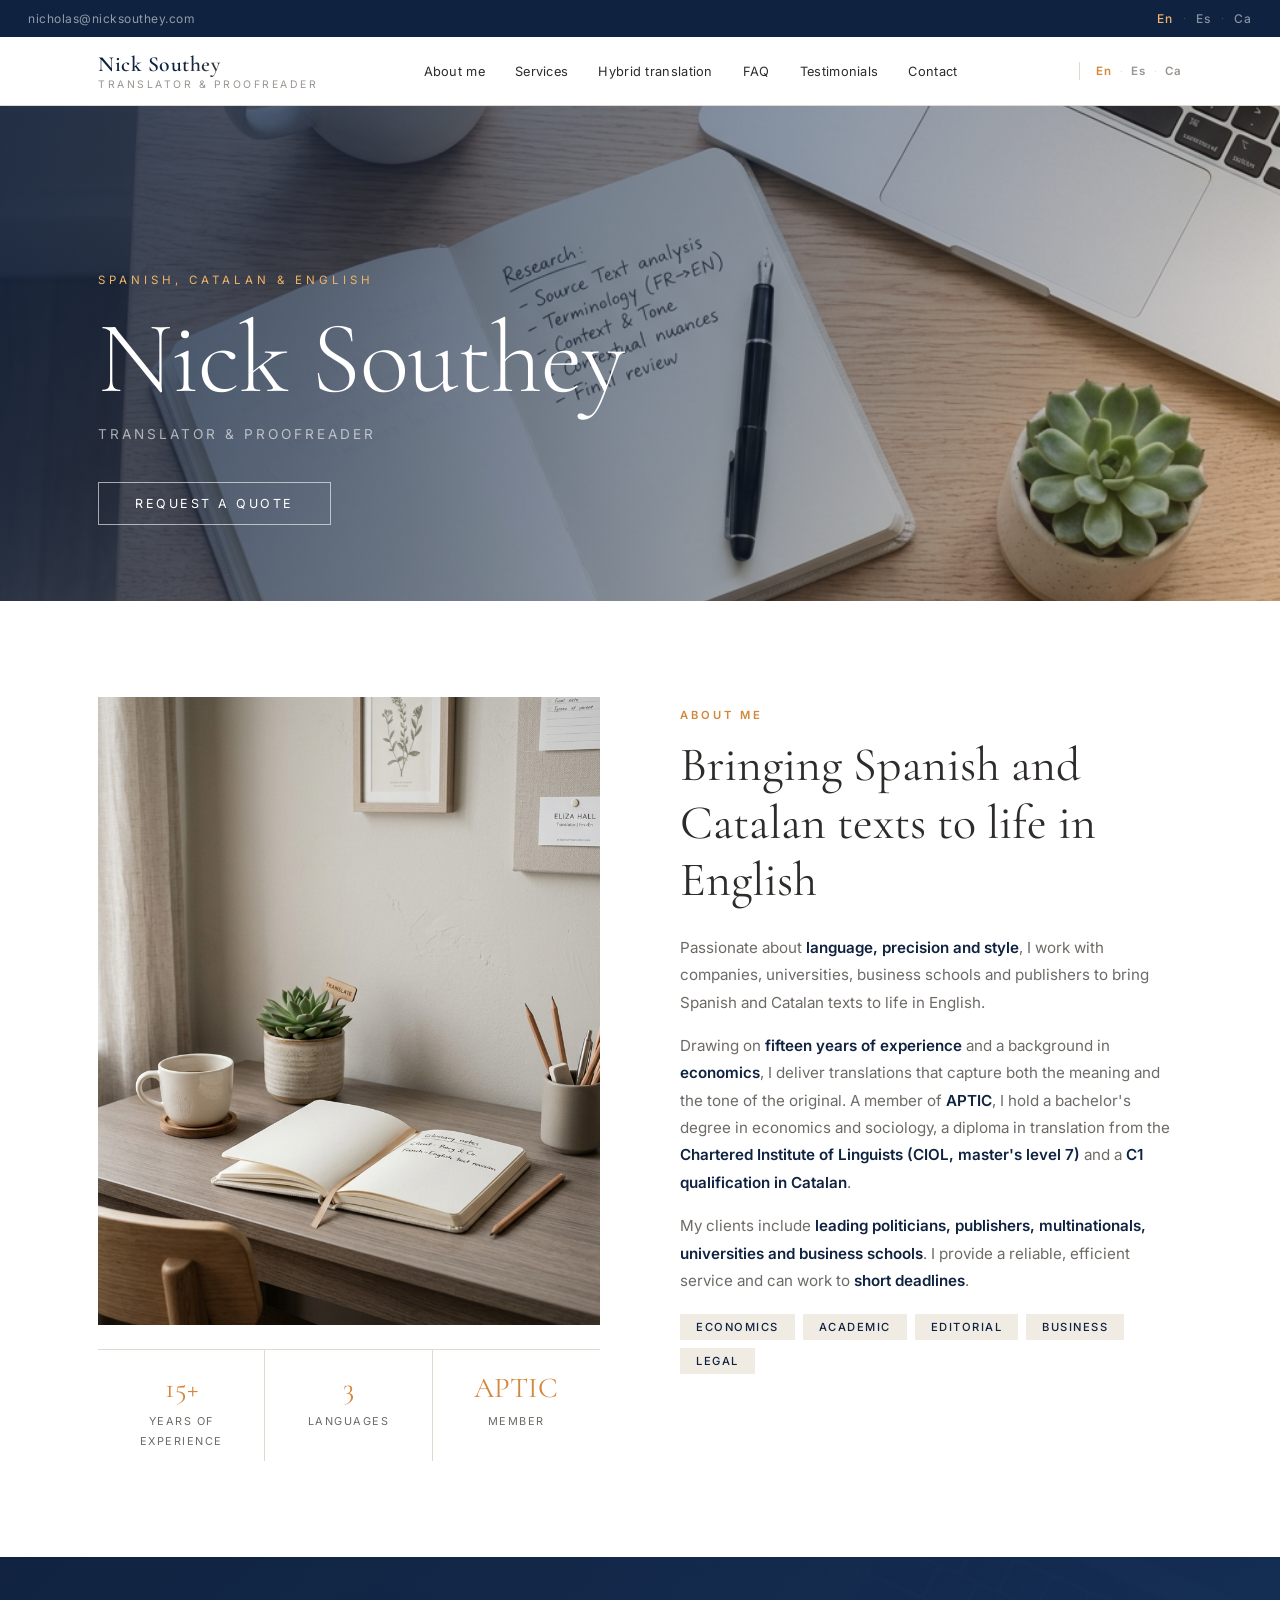
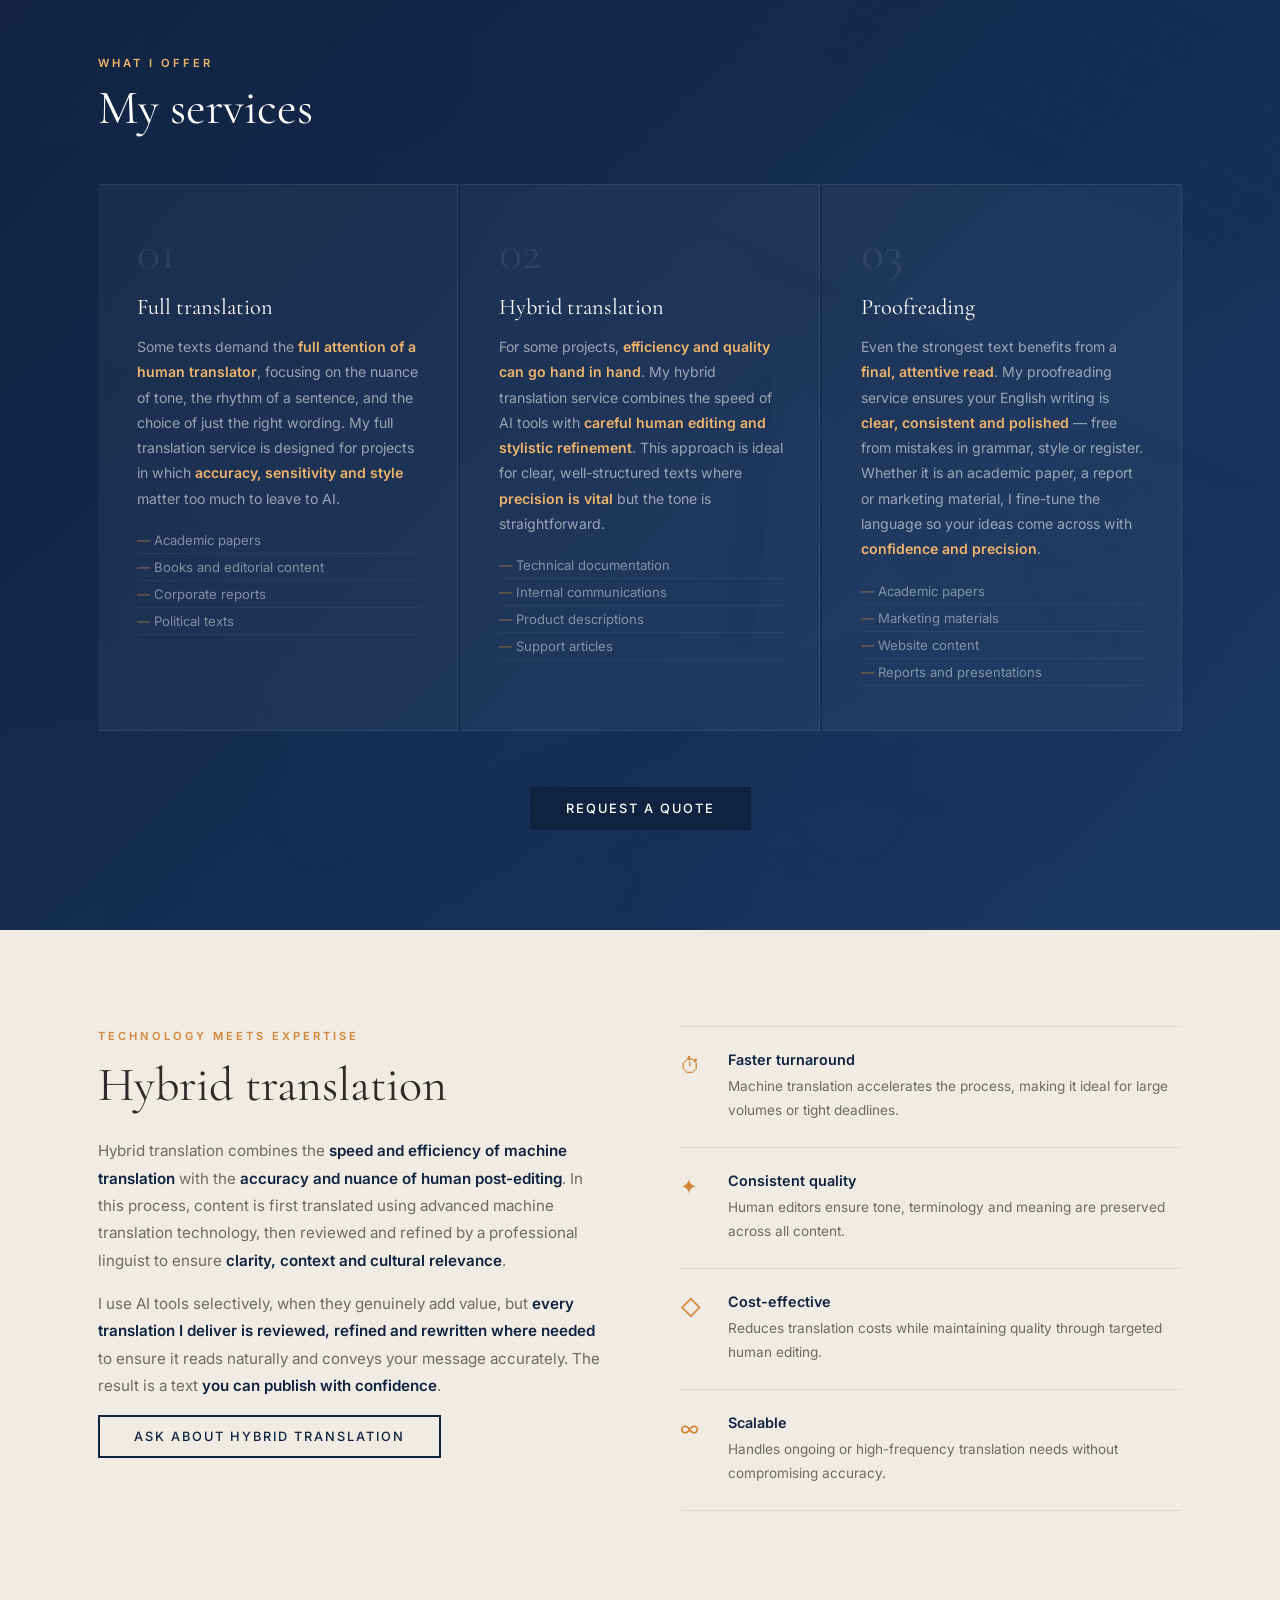
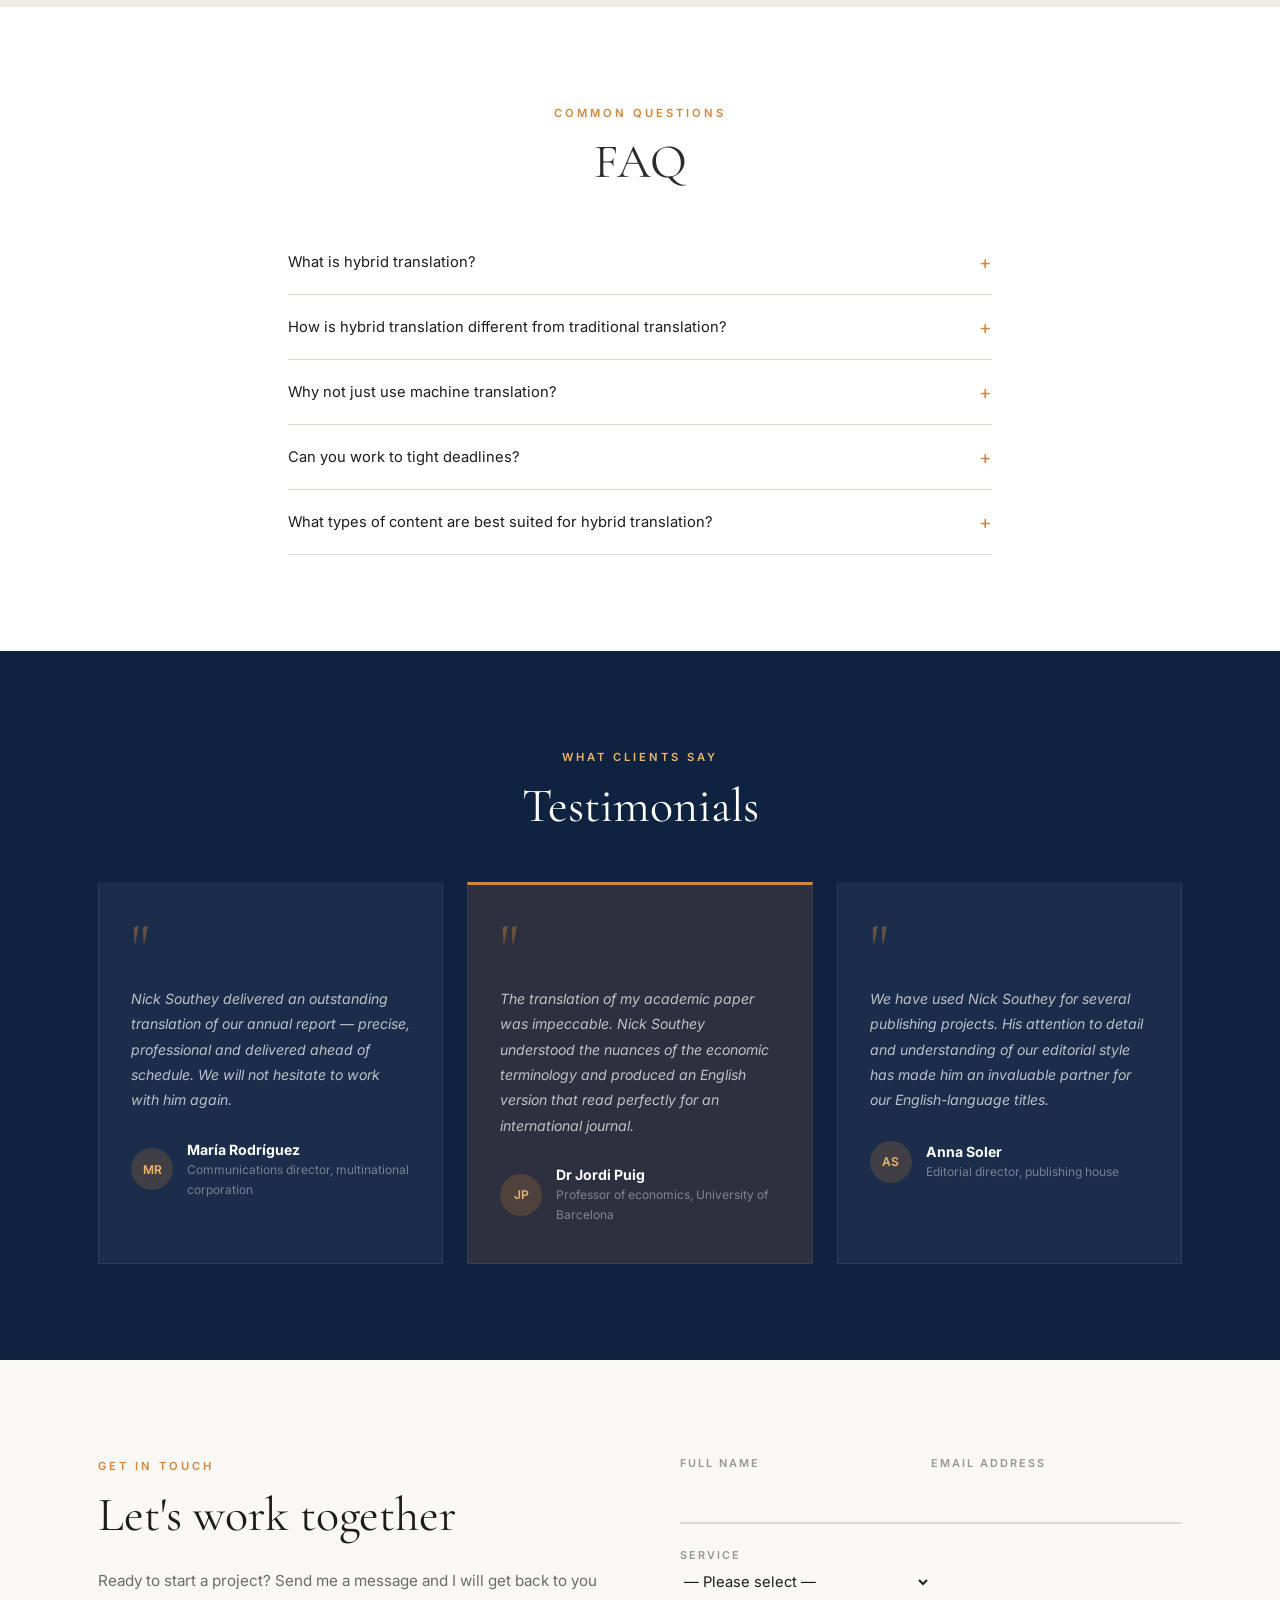
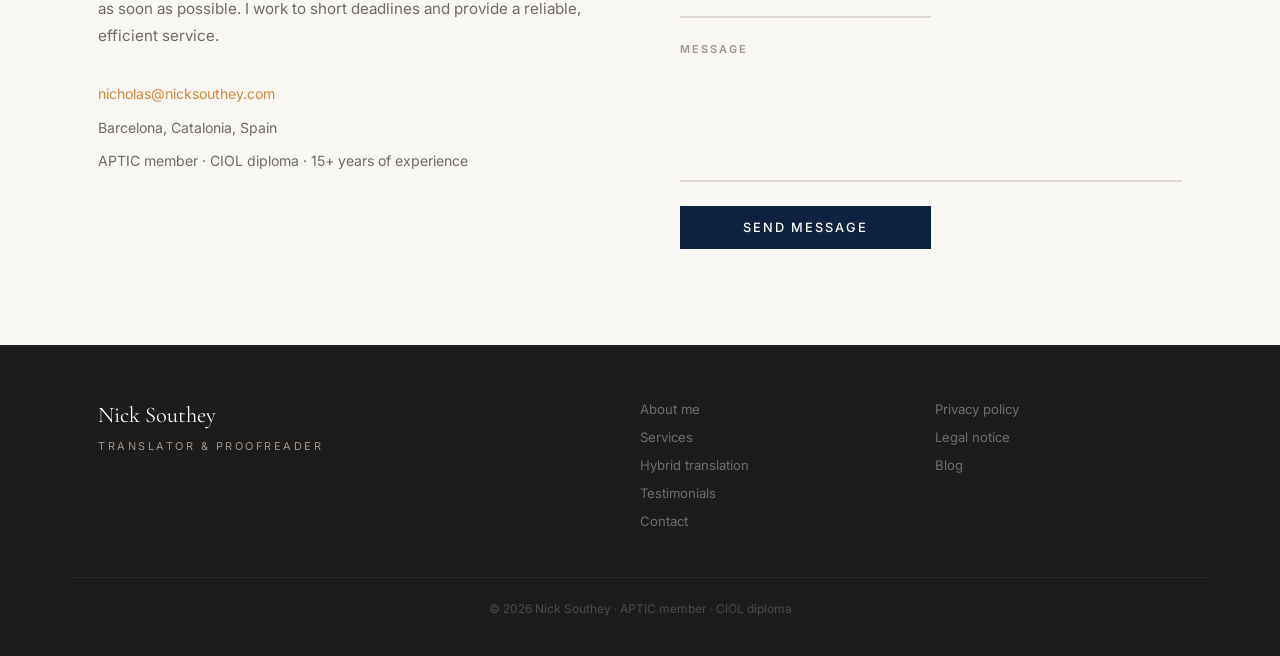
==== index.html @ dd04599d "Add Nick Southey website" ====
<!DOCTYPE html>
<html lang="en">
<head>
<meta charset="UTF-8">
<meta name="viewport" content="width=device-width, initial-scale=1.0">
<title>Nick Southey — Translator & proofreader</title>
<meta name="description" content="Freelance translator and proofreader of Spanish and Catalan into English. 15 years of experience in academic, business and editorial translation.">
<link rel="canonical" href="https://nicksouthey.com/">
<link rel="preconnect" href="https://fonts.googleapis.com">
<link href="https://fonts.googleapis.com/css2?family=Cormorant+Garamond:ital,wght@0,300;0,400;0,600;1,300;1,400&family=Inter:wght@300;400;500;600&display=swap" rel="stylesheet">
<link rel="stylesheet" href="style.css">
</head>
<body>

<!-- TOP BAR -->
<div class="topbar">
  <span class="topbar-email"><a href="mailto:nicholas@nicksouthey.com">nicholas@nicksouthey.com</a></span>
  <div class="lang-switcher">
    <button onclick="setLang('en')" id="btn-en" class="lang-btn active">En</button>
    <span class="lang-sep">·</span>
    <button onclick="setLang('es')" id="btn-es" class="lang-btn">Es</button>
    <span class="lang-sep">·</span>
    <button onclick="setLang('ca')" id="btn-ca" class="lang-btn">Ca</button>
  </div>
</div>

<!-- HEADER -->
<header id="header">
  <nav class="navbar">
    <div class="container nav-inner">
      <a href="#" class="logo">
        <span class="logo-name">Nick Southey</span>
        <span class="logo-tag" data-i18n="logo_tag">Translator & proofreader</span>
      </a>
      <ul class="nav-menu" id="navMenu">
        <li><a href="#about" data-i18n="nav_about">About me</a></li>
        <li><a href="#services" data-i18n="nav_services">Services</a></li>
        <li><a href="#hybrid" data-i18n="nav_hybrid">Hybrid translation</a></li>
        <li><a href="#faq" data-i18n="nav_faq">FAQ</a></li>
        <li><a href="#testimonials" data-i18n="nav_testi">Testimonials</a></li>
        <li><a href="#contact" data-i18n="nav_contact">Contact</a></li>
      </ul>
      <div class="nav-lang">
        <button onclick="setLang('en')" id="nav-btn-en" class="lang-btn active">En</button>
        <span class="lang-sep">·</span>
        <button onclick="setLang('es')" id="nav-btn-es" class="lang-btn">Es</button>
        <span class="lang-sep">·</span>
        <button onclick="setLang('ca')" id="nav-btn-ca" class="lang-btn">Ca</button>
      </div>
      <button class="hamburger" id="hamburger" aria-label="Menu">&#9776;</button>
    </div>
  </nav>
</header>

<!-- HERO -->
<section class="hero" id="home">
  <div class="hero-img-wrap">
    <img src="hero.png" alt="Translator workspace" class="hero-bg-img">
    <div class="hero-img-overlay"></div>
  </div>
  <div class="hero-text-block">
    <p class="hero-overline" data-i18n="hero_overline">Spanish, Catalan & English</p>
    <h1 class="hero-name">Nick Southey</h1>
    <p class="hero-role" data-i18n="hero_role">Translator & proofreader</p>
    <a href="#contact" class="hero-cta" data-i18n="hero_cta">Request a quote</a>
  </div>
</section>

<!-- ABOUT -->
<section class="about section" id="about">
  <div class="container about-grid">
    <div class="about-img-col">
      <img src="about.png" alt="Professional workspace" class="about-img">
      <div class="about-credentials">
        <div class="cred-item"><span class="cred-num">15+</span><span class="cred-label" data-i18n="cred1">Years of experience</span></div>
        <div class="cred-item"><span class="cred-num">3</span><span class="cred-label" data-i18n="cred2">Languages</span></div>
        <div class="cred-item"><span class="cred-num">APTIC</span><span class="cred-label" data-i18n="cred3">Member</span></div>
      </div>
    </div>
    <div class="about-text-col">
      <p class="section-label" data-i18n="about_label">About me</p>
      <h2 data-i18n="about_h2">Bringing Spanish and Catalan texts to life in English</h2>
      <p data-i18n="about_p1">Passionate about <strong>language, precision and style</strong>, I work with companies, universities, business schools and publishers to bring Spanish and Catalan texts to life in English.</p>
      <p data-i18n="about_p2">Drawing on <strong>fifteen years of experience</strong> and a background in <strong>economics</strong>, I deliver translations that capture both the meaning and the tone of the original. A member of <strong>APTIC</strong>, I hold a bachelor's degree in economics and sociology, a diploma in translation from the <strong>Chartered Institute of Linguists (CIOL, master's level 7)</strong> and a <strong>C1 qualification in Catalan</strong>.</p>
      <p data-i18n="about_p3">My clients include <strong>leading politicians, publishers, multinationals, universities and business schools</strong>. I provide a reliable, efficient service and can work to <strong>short deadlines</strong>.</p>
      <div class="about-tags">
        <span class="tag" data-i18n="tag1">Economics</span>
        <span class="tag" data-i18n="tag2">Academic</span>
        <span class="tag" data-i18n="tag3">Editorial</span>
        <span class="tag" data-i18n="tag4">Business</span>
        <span class="tag" data-i18n="tag5">Legal</span>
      </div>
    </div>
  </div>
</section>

<!-- SERVICES -->
<section class="services section" id="services">
  <div class="services-bg-wrap">
    <img src="hero.png" alt="" class="services-bg-img" aria-hidden="true">
    <div class="services-bg-overlay"></div>
  </div>
  <div class="container services-inner">
    <p class="section-label light" data-i18n="serv_label">What I offer</p>
    <h2 class="light-h2" data-i18n="serv_h2">My services</h2>
    <div class="services-grid">
      <div class="service-card">
        <div class="service-number">01</div>
        <h3 data-i18n="s1_title">Full translation</h3>
        <p data-i18n="s1_desc">Some texts demand the <strong>full attention of a human translator</strong>, focusing on the nuance of tone, the rhythm of a sentence, and the choice of just the right wording. My full translation service is designed for projects in which <strong>accuracy, sensitivity and style</strong> matter too much to leave to AI.</p>
        <ul>
          <li data-i18n="s1_l1">Academic papers</li>
          <li data-i18n="s1_l2">Books and editorial content</li>
          <li data-i18n="s1_l3">Corporate reports</li>
          <li data-i18n="s1_l4">Political texts</li>
        </ul>
      </div>
      <div class="service-card">
        <div class="service-number">02</div>
        <h3 data-i18n="s2_title">Hybrid translation</h3>
        <p data-i18n="s2_desc">For some projects, <strong>efficiency and quality can go hand in hand</strong>. My hybrid translation service combines the speed of AI tools with <strong>careful human editing and stylistic refinement</strong>. This approach is ideal for clear, well-structured texts where <strong>precision is vital</strong> but the tone is straightforward.</p>
        <ul>
          <li data-i18n="s2_l1">Technical documentation</li>
          <li data-i18n="s2_l2">Internal communications</li>
          <li data-i18n="s2_l3">Product descriptions</li>
          <li data-i18n="s2_l4">Support articles</li>
        </ul>
      </div>
      <div class="service-card">
        <div class="service-number">03</div>
        <h3 data-i18n="s3_title">Proofreading</h3>
        <p data-i18n="s3_desc">Even the strongest text benefits from a <strong>final, attentive read</strong>. My proofreading service ensures your English writing is <strong>clear, consistent and polished</strong> — free from mistakes in grammar, style or register. Whether it is an academic paper, a report or marketing material, I fine-tune the language so your ideas come across with <strong>confidence and precision</strong>.</p>
        <ul>
          <li data-i18n="s3_l1">Academic papers</li>
          <li data-i18n="s3_l2">Marketing materials</li>
          <li data-i18n="s3_l3">Website content</li>
          <li data-i18n="s3_l4">Reports and presentations</li>
        </ul>
      </div>
    </div>
    <div class="services-cta">
      <a href="#contact" class="btn-warm" data-i18n="serv_cta">Request a quote</a>
    </div>
  </div>
</section>

<!-- HYBRID TRANSLATION -->
<section class="hybrid section" id="hybrid">
  <div class="container hybrid-grid">
    <div class="hybrid-text">
      <p class="section-label" data-i18n="hyb_label">Technology meets expertise</p>
      <h2 data-i18n="hyb_h2">Hybrid translation</h2>
      <p data-i18n="hyb_p1">Hybrid translation combines the <strong>speed and efficiency of machine translation</strong> with the <strong>accuracy and nuance of human post-editing</strong>. In this process, content is first translated using advanced machine translation technology, then reviewed and refined by a professional linguist to ensure <strong>clarity, context and cultural relevance</strong>.</p>
      <p data-i18n="hyb_p2">I use AI tools selectively, when they genuinely add value, but <strong>every translation I deliver is reviewed, refined and rewritten where needed</strong> to ensure it reads naturally and conveys your message accurately. The result is a text <strong>you can publish with confidence</strong>.</p>
      <a href="#contact" class="btn-outline-warm" data-i18n="hyb_cta">Ask about hybrid translation</a>
    </div>
    <div class="hybrid-benefits">
      <div class="benefit">
        <span class="benefit-icon">⏱</span>
        <div>
          <h4 data-i18n="b1_t">Faster turnaround</h4>
          <p data-i18n="b1_p">Machine translation accelerates the process, making it ideal for large volumes or tight deadlines.</p>
        </div>
      </div>
      <div class="benefit">
        <span class="benefit-icon">✦</span>
        <div>
          <h4 data-i18n="b2_t">Consistent quality</h4>
          <p data-i18n="b2_p">Human editors ensure tone, terminology and meaning are preserved across all content.</p>
        </div>
      </div>
      <div class="benefit">
        <span class="benefit-icon">◇</span>
        <div>
          <h4 data-i18n="b3_t">Cost-effective</h4>
          <p data-i18n="b3_p">Reduces translation costs while maintaining quality through targeted human editing.</p>
        </div>
      </div>
      <div class="benefit">
        <span class="benefit-icon">∞</span>
        <div>
          <h4 data-i18n="b4_t">Scalable</h4>
          <p data-i18n="b4_p">Handles ongoing or high-frequency translation needs without compromising accuracy.</p>
        </div>
      </div>
    </div>
  </div>
</section>

<!-- FAQ -->
<section class="faq-section section" id="faq">
  <div class="container faq-wrap">
    <p class="section-label center" data-i18n="faq_label">Common questions</p>
    <h2 class="center" data-i18n="faq_h2">FAQ</h2>
    <div class="faq-list">
      <div class="faq-item">
        <button class="faq-q" onclick="toggleFaq(this)">
          <span data-i18n="faq1_q">What is hybrid translation?</span><span class="faq-icon">+</span>
        </button>
        <div class="faq-a">
          <p data-i18n="faq1_a">Hybrid translation is a <strong>two-step process</strong> where machine translation generates a first draft, which is then <strong>reviewed and refined by a professional human translator</strong>. This approach combines the efficiency of automation with the precision of human language expertise.</p>
        </div>
      </div>
      <div class="faq-item">
        <button class="faq-q" onclick="toggleFaq(this)">
          <span data-i18n="faq2_q">How is hybrid translation different from traditional translation?</span><span class="faq-icon">+</span>
        </button>
        <div class="faq-a">
          <p data-i18n="faq2_a">Traditional translation is entirely human-driven, often slower and more costly. Hybrid translation speeds up the process and lowers costs by using machine translation first, followed by human post-editing to ensure quality and accuracy.</p>
        </div>
      </div>
      <div class="faq-item">
        <button class="faq-q" onclick="toggleFaq(this)">
          <span data-i18n="faq3_q">Why not just use machine translation?</span><span class="faq-icon">+</span>
        </button>
        <div class="faq-a">
          <p data-i18n="faq3_a">Machine translation still struggles with <strong>tone, nuance and context</strong> — especially in academic or editorial writing. I use AI tools selectively, when they genuinely add value, but <strong>every translation I deliver is reviewed, refined and rewritten where needed</strong>.</p>
        </div>
      </div>
      <div class="faq-item">
        <button class="faq-q" onclick="toggleFaq(this)">
          <span data-i18n="faq4_q">Can you work to tight deadlines?</span><span class="faq-icon">+</span>
        </button>
        <div class="faq-a">
          <p data-i18n="faq4_a">Yes. I provide a reliable, efficient service and can work to short deadlines. Please mention your deadline when requesting a quote so I can confirm availability.</p>
        </div>
      </div>
      <div class="faq-item">
        <button class="faq-q" onclick="toggleFaq(this)">
          <span data-i18n="faq5_q">What types of content are best suited for hybrid translation?</span><span class="faq-icon">+</span>
        </button>
        <div class="faq-a">
          <p data-i18n="faq5_a">Hybrid translation works well for technical documentation, product descriptions, user manuals, support articles, e-commerce content and internal business communications.</p>
        </div>
      </div>
    </div>
  </div>
</section>

<!-- TESTIMONIALS -->
<section class="testi-section section" id="testimonials">
  <div class="container">
    <p class="section-label center" data-i18n="testi_label">What clients say</p>
    <h2 class="center" data-i18n="testi_h2">Testimonials</h2>
    <div class="testi-grid">
      <div class="testi-card">
        <p class="testi-quote">"</p>
        <p class="testi-text" data-i18n="t1_text">Nick Southey delivered an outstanding translation of our annual report — precise, professional and delivered ahead of schedule. We will not hesitate to work with him again.</p>
        <div class="testi-author">
          <div class="testi-initials">MR</div>
          <div>
            <strong data-i18n="t1_name">María Rodríguez</strong>
            <span data-i18n="t1_role">Communications director, multinational corporation</span>
          </div>
        </div>
      </div>
      <div class="testi-card testi-featured">
        <p class="testi-quote">"</p>
        <p class="testi-text" data-i18n="t2_text">The translation of my academic paper was impeccable. Nick Southey understood the nuances of the economic terminology and produced an English version that read perfectly for an international journal.</p>
        <div class="testi-author">
          <div class="testi-initials">JP</div>
          <div>
            <strong data-i18n="t2_name">Dr Jordi Puig</strong>
            <span data-i18n="t2_role">Professor of economics, University of Barcelona</span>
          </div>
        </div>
      </div>
      <div class="testi-card">
        <p class="testi-quote">"</p>
        <p class="testi-text" data-i18n="t3_text">We have used Nick Southey for several publishing projects. His attention to detail and understanding of our editorial style has made him an invaluable partner for our English-language titles.</p>
        <div class="testi-author">
          <div class="testi-initials">AS</div>
          <div>
            <strong data-i18n="t3_name">Anna Soler</strong>
            <span data-i18n="t3_role">Editorial director, publishing house</span>
          </div>
        </div>
      </div>
    </div>
  </div>
</section>

<!-- CONTACT -->
<section class="contact-section section" id="contact">
  <div class="container contact-grid">
    <div class="contact-info">
      <p class="section-label" data-i18n="contact_label">Get in touch</p>
      <h2 data-i18n="contact_h2">Let's work together</h2>
      <p data-i18n="contact_p">Ready to start a project? Send me a message and I will get back to you as soon as possible. I work to short deadlines and provide a reliable, efficient service.</p>
      <div class="contact-details">
        <p><a href="mailto:nicholas@nicksouthey.com">nicholas@nicksouthey.com</a></p>
        <p data-i18n="contact_loc">Barcelona, Catalonia, Spain</p>
        <p data-i18n="contact_cred">APTIC member · CIOL diploma · 15+ years of experience</p>
      </div>
    </div>
    <form class="contact-form" onsubmit="submitContact(event)">
      <div class="field-group">
        <label for="cn" data-i18n="form_name">Full name</label>
        <input type="text" id="cn" required>
      </div>
      <div class="field-group">
        <label for="ce" data-i18n="form_email">Email address</label>
        <input type="email" id="ce" required>
      </div>
      <div class="field-group">
        <label for="cs" data-i18n="form_service">Service</label>
        <select id="cs">
          <option value="" data-i18n="form_opt">— Please select —</option>
          <option value="full" data-i18n="s1_title">Full translation</option>
          <option value="hybrid" data-i18n="s2_title">Hybrid translation</option>
          <option value="proof" data-i18n="s3_title">Proofreading</option>
        </select>
      </div>
      <div class="field-group full">
        <label for="cm" data-i18n="form_msg">Message</label>
        <textarea id="cm" rows="5"></textarea>
      </div>
      <button type="submit" class="btn-warm" data-i18n="form_btn">Send message</button>
    </form>
  </div>
</section>

<!-- FOOTER -->
<footer class="footer">
  <div class="container footer-inner">
    <div class="footer-brand">
      <span class="footer-name">Nick Southey</span>
      <span class="footer-tagline" data-i18n="logo_tag">Translator & proofreader</span>
    </div>
    <div class="footer-nav">
      <a href="#about" data-i18n="nav_about">About me</a>
      <a href="#services" data-i18n="nav_services">Services</a>
      <a href="#hybrid" data-i18n="nav_hybrid">Hybrid translation</a>
      <a href="#testimonials" data-i18n="nav_testi">Testimonials</a>
      <a href="#contact" data-i18n="nav_contact">Contact</a>
    </div>
    <div class="footer-legal">
      <a href="#" data-i18n="foot_privacy">Privacy policy</a>
      <a href="#" data-i18n="foot_legal">Legal notice</a>
      <a href="blog.html" data-i18n="foot_blog">Blog</a>
    </div>
  </div>
  <div class="footer-copy">
    <div class="container">
      <p>© 2026 Nick Southey · <span data-i18n="foot_member">APTIC member · CIOL diploma</span></p>
    </div>
  </div>
</footer>

<script src="i18n.js"></script>
<script src="main.js"></script>
</body>
</html>
---- style.css ----
/* =====================
   RESET & BASE
   ===================== */
*, *::before, *::after { margin: 0; padding: 0; box-sizing: border-box; }

:root {
  --navy:      #0f2240;   /* prussian blue — profunditat */
  --navy-mid:  #1a3a6b;   /* navy mig */
  --amber:     #d4863a;   /* ambre càlid — accent viu */
  --amber-lt:  #f0b46a;   /* ambre clar */
  --cream:     #faf8f5;   /* blanc càlid */
  --cream-dk:  #f0ece4;   /* crema fosc */
  --border:    #e0d9cf;   /* vora suau */
  --mid:       #9a9490;   /* gris mig */
  --charcoal:  #1e1c1a;   /* quasi negre càlid */
  --text:      #2e2c2a;
  --text-lt:   #6e6a66;
  --white:     #ffffff;
}

html { scroll-behavior: smooth; }
body { font-family: 'Inter', sans-serif; color: var(--text); background: var(--white); overflow-x: hidden; }
.container { max-width: 1140px; margin: 0 auto; padding: 0 28px; }
.section { padding: 96px 0; }
h1, h2, h3 { font-family: 'Cormorant Garamond', serif; font-weight: 400; }
h2 { font-size: clamp(2rem, 4vw, 3rem); line-height: 1.15; margin-bottom: 24px; }
h3 { font-size: 1.3rem; margin-bottom: 14px; }
h4 { font-size: .95rem; font-weight: 600; margin-bottom: 6px; font-family: 'Inter', sans-serif; }
p { font-size: .95rem; line-height: 1.8; color: var(--text-lt); margin-bottom: 16px; }
/* Bold per context: fosc → amber clar, clar → navy */
p strong { font-weight: 600; color: var(--navy); }
.services p strong,
.testi-section p strong,
.hero p strong { color: var(--amber-lt); }
.hybrid p strong { color: var(--navy); }
a { text-decoration: none; color: inherit; }
ul { list-style: none; }
img { display: block; width: 100%; }

/* Gradient títols (navy → amber) */
.grad-title {
  background: linear-gradient(110deg, var(--navy) 35%, var(--amber) 100%);
  -webkit-background-clip: text;
  -webkit-text-fill-color: transparent;
  background-clip: text;
}
.section-label {
  font-family: 'Inter', sans-serif; font-size: .7rem; font-weight: 600;
  letter-spacing: 3px; text-transform: uppercase; color: var(--amber); margin-bottom: 12px;
}
.section-label.light { color: var(--amber-lt); }
.center { text-align: center; }
.light-h2 { color: var(--white); }

/* =====================
   BUTTONS
   ===================== */
.btn-warm {
  position: relative; overflow: hidden;
  display: inline-block;
  background: var(--navy);
  color: var(--white);
  padding: 14px 36px;
  font-family: 'Inter', sans-serif; font-size: .8rem;
  font-weight: 500; letter-spacing: 2px; text-transform: uppercase;
  border: none; cursor: pointer; transition: color .35s;
  z-index: 0;
}
.btn-warm::before {
  content: ''; position: absolute; inset: 0;
  background: var(--amber);
  transform: scaleX(0); transform-origin: left;
  transition: transform .35s cubic-bezier(.4,0,.2,1);
  z-index: -1;
}
.btn-warm:hover::before { transform: scaleX(1); }
.btn-warm:hover { color: var(--white); }

.btn-outline-warm {
  position: relative; overflow: hidden;
  display: inline-block;
  border: 2px solid var(--navy);
  color: var(--navy);
  padding: 12px 34px;
  font-family: 'Inter', sans-serif; font-size: .8rem;
  font-weight: 500; letter-spacing: 2px; text-transform: uppercase;
  transition: color .35s; z-index: 0;
}
.btn-outline-warm::before {
  content: ''; position: absolute; inset: 0;
  background: var(--navy);
  transform: scaleY(0); transform-origin: bottom;
  transition: transform .35s cubic-bezier(.4,0,.2,1);
  z-index: -1;
}
.btn-outline-warm:hover::before { transform: scaleY(1); }
.btn-outline-warm:hover { color: var(--white); border-color: var(--navy); }

/* =====================
   TOP BAR
   ===================== */
.topbar {
  background: var(--navy);
  padding: 9px 28px;
  display: flex; justify-content: space-between; align-items: center;
  font-size: .75rem;
}
.topbar-email a { color: rgba(255,255,255,.55); letter-spacing: .5px; transition: color .2s; }
.topbar-email a:hover { color: var(--amber-lt); }
.lang-switcher { display: flex; align-items: center; gap: 10px; }
.lang-btn {
  background: none; border: none; color: rgba(255,255,255,.5);
  font-family: 'Inter', sans-serif; font-size: .75rem; font-weight: 500;
  letter-spacing: 1px; cursor: pointer; padding: 2px 0; transition: color .2s;
}
.lang-btn.active, .lang-btn:hover { color: var(--amber-lt); }
.lang-sep { color: rgba(255,255,255,.2); font-size: .65rem; }

/* =====================
   HEADER / NAV
   ===================== */
#header {
  position: sticky; top: 0; z-index: 900;
  background: var(--white);
  border-bottom: 1px solid var(--border);
  transition: box-shadow .3s;
}
#header.scrolled { box-shadow: 0 2px 24px rgba(15,34,64,.1); }
.navbar { padding: 0; }
.nav-inner { display: flex; align-items: center; justify-content: space-between; height: 68px; gap: 16px; }
/* Lang switcher dins el nav (sempre visible) */
.nav-lang { display: flex; align-items: center; gap: 8px; margin-left: 16px; padding-left: 16px; border-left: 1px solid var(--border); }
.nav-lang .lang-btn { color: var(--mid); font-size: .72rem; font-weight: 600; letter-spacing: 1px; transition: color .2s; }
.nav-lang .lang-btn.active, .nav-lang .lang-btn:hover { color: var(--amber); }
.nav-lang .lang-sep { color: var(--border); font-size: .6rem; }
.logo { display: flex; flex-direction: column; line-height: 1.25; }
.logo-name {
  font-family: 'Cormorant Garamond', serif; font-size: 1.35rem; font-weight: 600;
  background: linear-gradient(110deg, var(--navy) 40%, var(--amber) 100%);
  -webkit-background-clip: text; -webkit-text-fill-color: transparent; background-clip: text;
  letter-spacing: .5px;
}
.logo-tag { font-size: .65rem; letter-spacing: 2.5px; text-transform: uppercase; color: var(--mid); }

/* Nav amb hover pill */
.nav-menu { list-style: none; display: flex; gap: 2px; }
.nav-menu a {
  display: block; padding: 7px 14px;
  font-size: .8rem; font-weight: 400; letter-spacing: .3px;
  color: var(--text); transition: color .2s, background .2s;
  border-radius: 2px; position: relative;
}
.nav-menu a::after {
  content: ''; position: absolute; bottom: 2px; left: 14px; right: 14px;
  height: 2px;
  background: linear-gradient(90deg, var(--navy), var(--amber));
  transform: scaleX(0); transform-origin: left; transition: transform .28s cubic-bezier(.4,0,.2,1);
}
.nav-menu a:hover { color: var(--navy); }
.nav-menu a:hover::after { transform: scaleX(1); }
.hamburger { display: none; background: none; border: none; font-size: 1.4rem; cursor: pointer; color: var(--navy); }

/* =====================
   HERO
   ===================== */
.hero { position: relative; height: 55vh; min-height: 360px; display: flex; align-items: flex-end; overflow: hidden; }
.hero-img-wrap { position: absolute; inset: 0; }
.hero-bg-img { width: 100%; height: 100%; object-fit: cover; object-position: center; }
.hero-img-overlay {
  position: absolute; inset: 0;
  background: linear-gradient(110deg, rgba(15,34,64,.85) 0%, rgba(15,34,64,.45) 55%, rgba(212,134,58,.15) 100%);
}
.hero-text-block {
  position: relative; z-index: 2;
  width: 100%; max-width: 1140px; margin: 0 auto;
  padding-left: 28px; padding-bottom: 72px;
}
.hero-overline { color: var(--amber-lt); font-size: .72rem; letter-spacing: 4px; text-transform: uppercase; margin-bottom: 16px; }
.hero-name {
  font-family: 'Cormorant Garamond', serif;
  font-size: clamp(3rem, 8vw, 6.5rem);
  font-weight: 300; color: var(--white);
  line-height: 1; letter-spacing: -1px; margin-bottom: 12px;
}
.hero-role { color: rgba(255,255,255,.6); font-size: .85rem; letter-spacing: 3px; text-transform: uppercase; margin-bottom: 36px; }
.hero-cta {
  position: relative; overflow: hidden;
  display: inline-block;
  border: 1px solid rgba(255,255,255,.6);
  color: var(--white);
  padding: 13px 36px;
  font-size: .78rem; letter-spacing: 2.5px; text-transform: uppercase;
  transition: color .35s; z-index: 0;
}
.hero-cta::before {
  content: ''; position: absolute; inset: 0;
  background: var(--amber);
  transform: scaleX(0); transform-origin: left;
  transition: transform .35s cubic-bezier(.4,0,.2,1); z-index: -1;
}
.hero-cta:hover::before { transform: scaleX(1); }
.hero-cta:hover { border-color: var(--amber); color: var(--white); }

/* =====================
   ABOUT
   ===================== */
.about { background: var(--white); }
.about-grid { display: grid; grid-template-columns: 1fr 1fr; gap: 80px; align-items: start; }
.about-img { aspect-ratio: 4/5; object-fit: cover; transition: transform .5s ease; }
.about-img-col:hover .about-img { transform: scale(1.02); }
.about-img-col { overflow: hidden; }
.about-credentials { display: grid; grid-template-columns: repeat(3,1fr); border-top: 1px solid var(--border); margin-top: 24px; }
.cred-item { padding: 20px 12px 12px; border-right: 1px solid var(--border); text-align: center; transition: background .2s; }
.cred-item:hover { background: var(--cream-dk); }
.cred-item:last-child { border-right: none; }
.cred-num { display: block; font-family: 'Cormorant Garamond', serif; font-size: 1.8rem; color: var(--amber); margin-bottom: 4px; }
.cred-label { font-size: .68rem; letter-spacing: 1.5px; text-transform: uppercase; color: var(--text-lt); }
.about-text-col { padding-top: 8px; }
.about-text-col h2 { line-height: 1.2; }
.about-tags { display: flex; flex-wrap: wrap; gap: 8px; margin-top: 20px; }
.tag {
  background: var(--cream-dk); padding: 6px 16px;
  font-size: .7rem; font-weight: 500; letter-spacing: 1.5px; text-transform: uppercase;
  color: var(--navy); transition: background .25s, color .25s; cursor: default;
}
.tag:hover { background: var(--navy); color: var(--white); }

/* =====================
   SERVICES
   ===================== */
.services { position: relative; padding: 96px 0; overflow: hidden; }
.services-bg-wrap { position: absolute; inset: 0; }
.services-bg-img { width: 100%; height: 100%; object-fit: cover; filter: brightness(.2) saturate(.4); }
.services-bg-overlay {
  position: absolute; inset: 0;
  background: linear-gradient(135deg, rgba(15,34,64,.97) 0%, rgba(26,58,107,.92) 100%);
}
.services-inner { position: relative; z-index: 2; }
.services-inner .section-label { margin-bottom: 8px; }
.services-inner h2 { margin-bottom: 48px; }
.services-grid { display: grid; grid-template-columns: repeat(3,1fr); gap: 2px; }
.service-card {
  background: rgba(255,255,255,.04); padding: 44px 36px;
  border: 1px solid rgba(255,255,255,.08);
  border-left: 3px solid transparent;
  transition: background .3s, border-left-color .3s, transform .3s;
}
.service-card:hover {
  background: rgba(212,134,58,.1);
  border-left-color: var(--amber);
  transform: translateY(-4px);
}
.service-number { font-family: 'Cormorant Garamond', serif; font-size: 3rem; color: rgba(255,255,255,.08); line-height: 1; margin-bottom: 16px; transition: color .3s; }
.service-card:hover .service-number { color: var(--amber); opacity: .5; }
.service-card h3 { color: var(--white); font-size: 1.4rem; transition: color .3s; }
.service-card:hover h3 { color: var(--amber-lt); }
.service-card p { color: rgba(255,255,255,.55); font-size: .88rem; }
.service-card li { color: rgba(255,255,255,.45); font-size: .82rem; padding: 5px 0; border-bottom: 1px solid rgba(255,255,255,.05); }
.service-card li::before { content: '— '; color: var(--amber); opacity: .6; }
.services-cta { text-align: center; margin-top: 56px; }

/* =====================
   HYBRID
   ===================== */
.hybrid { background: var(--cream-dk); }
.hybrid-grid { display: grid; grid-template-columns: 1fr 1fr; gap: 80px; align-items: start; }
.benefit {
  display: flex; gap: 20px; align-items: flex-start;
  padding: 24px 0; border-bottom: 1px solid var(--border);
  transition: background .2s, padding-left .2s;
  border-radius: 2px;
}
.benefit:hover { background: rgba(15,34,64,.03); padding-left: 10px; }
.benefit:first-child { border-top: 1px solid var(--border); }
.benefit-icon { font-size: 1.3rem; color: var(--amber); min-width: 28px; margin-top: 2px; }
.benefit h4 { color: var(--navy); font-size: .9rem; }
.benefit p { font-size: .85rem; margin: 0; }

/* =====================
   FAQ
   ===================== */
.faq-section { background: var(--white); }
.faq-wrap { max-width: 760px; margin: 0 auto; }
.faq-wrap h2 { margin-bottom: 40px; }
.faq-item { border-bottom: 1px solid var(--border); }
.faq-q {
  width: 100%; display: flex; justify-content: space-between; align-items: center;
  padding: 20px 0; background: none; border: none; cursor: pointer;
  font-family: 'Inter', sans-serif; font-size: .92rem; font-weight: 400;
  color: var(--charcoal); text-align: left; gap: 16px;
  transition: color .2s;
}
.faq-q:hover { color: var(--navy); }
.faq-icon { font-size: 1.2rem; color: var(--amber); flex-shrink: 0; transition: transform .3s; }
.faq-a { max-height: 0; overflow: hidden; transition: max-height .4s ease; }
.faq-a.open { max-height: 300px; }
.faq-a p { padding: 0 0 20px; font-size: .88rem; }

/* =====================
   TESTIMONIALS
   ===================== */
.testi-section { background: var(--navy); }
.testi-section .section-label { color: var(--amber-lt); }
.testi-section h2 { color: var(--white); margin-bottom: 48px; }
.testi-grid { display: grid; grid-template-columns: repeat(3,1fr); gap: 24px; }
.testi-card {
  background: rgba(255,255,255,.05); padding: 40px 32px;
  border: 1px solid rgba(255,255,255,.08);
  border-top: 3px solid transparent;
  transition: border-top-color .3s, background .3s, transform .3s;
}
.testi-card:hover { border-top-color: var(--amber); background: rgba(255,255,255,.08); transform: translateY(-4px); }
.testi-featured { background: rgba(212,134,58,.15); border-top-color: var(--amber); }
.testi-quote { font-family: 'Cormorant Garamond', serif; font-size: 4rem; color: var(--amber); line-height: .7; margin-bottom: 16px; opacity: .4; }
.testi-text { font-size: .88rem; font-style: italic; margin-bottom: 28px; color: rgba(255,255,255,.7); }
.testi-author { display: flex; align-items: center; gap: 14px; }
.testi-initials {
  width: 42px; height: 42px; border-radius: 50%;
  background: rgba(212,134,58,.2); display: flex; align-items: center; justify-content: center;
  font-size: .75rem; font-weight: 600; color: var(--amber-lt); flex-shrink: 0;
  transition: background .2s;
}
.testi-card:hover .testi-initials { background: var(--amber); color: var(--white); }
.testi-author strong { display: block; font-size: .88rem; color: var(--white); }
.testi-author span { font-size: .75rem; color: rgba(255,255,255,.4); }

/* =====================
   CONTACT
   ===================== */
.contact-section { background: var(--cream); }
.contact-grid { display: grid; grid-template-columns: 1fr 1fr; gap: 80px; align-items: start; }
.contact-info h2 { color: var(--charcoal); }
.contact-details { margin-top: 32px; }
.contact-details p { margin-bottom: 8px; font-size: .88rem; }
.contact-details a { color: var(--amber); transition: color .2s; }
.contact-details a:hover { color: var(--navy); }
.contact-form { display: grid; grid-template-columns: 1fr 1fr; gap: 0; }
.field-group { display: flex; flex-direction: column; padding: 0 0 24px; border-bottom: 2px solid var(--border); margin-bottom: 24px; transition: border-bottom-color .25s; }
.field-group:focus-within { border-bottom-color: var(--amber); }
.field-group.full { grid-column: 1 / -1; }
.field-group label { font-size: .68rem; font-weight: 600; letter-spacing: 2px; text-transform: uppercase; color: var(--mid); margin-bottom: 10px; }
.field-group input, .field-group select, .field-group textarea {
  border: none; outline: none; background: transparent;
  font-family: 'Inter', sans-serif; font-size: .92rem; color: var(--charcoal);
  padding: 0; resize: none;
}

/* =====================
   FOOTER
   ===================== */
.footer { background: var(--charcoal); padding: 56px 0 0; }
.footer-inner { display: grid; grid-template-columns: 2fr 1fr 1fr; gap: 48px; align-items: start; padding-bottom: 48px; border-bottom: 1px solid rgba(255,255,255,.06); }
.footer-name { display: block; font-family: 'Cormorant Garamond', serif; font-size: 1.4rem; color: var(--white); margin-bottom: 6px; }
.footer-tagline { font-size: .68rem; letter-spacing: 2.5px; text-transform: uppercase; color: var(--mid); }
.footer-nav, .footer-legal { display: flex; flex-direction: column; gap: 12px; }
.footer-nav a, .footer-legal a {
  font-size: .82rem; color: rgba(255,255,255,.35);
  transition: color .2s, padding-left .2s;
}
.footer-nav a:hover, .footer-legal a:hover { color: var(--amber-lt); padding-left: 6px; }
.footer-copy { padding: 20px 0; }
.footer-copy p { font-size: .75rem; color: rgba(255,255,255,.2); text-align: center; }

/* =====================
   RESPONSIVE
   ===================== */
@media (max-width: 900px) {
  .about-grid, .hybrid-grid, .contact-grid { grid-template-columns: 1fr; gap: 40px; }
  .services-grid { grid-template-columns: 1fr; }
  .testi-grid { grid-template-columns: 1fr; }
  .footer-inner { grid-template-columns: 1fr 1fr; gap: 32px; }
  .nav-menu {
    display: none; flex-direction: column; position: absolute;
    top: 68px; left: 0; right: 0; background: var(--white);
    padding: 20px 28px; border-bottom: 1px solid var(--border);
    box-shadow: 0 8px 32px rgba(15,34,64,.12);
  }
  .nav-menu.open { display: flex; }
  .hamburger { display: block; }
  .about-img { aspect-ratio: 16/9; }
  .contact-form { grid-template-columns: 1fr; }
}
@media (max-width: 560px) {
  .hero-name { font-size: 3.2rem; }
  .footer-inner { grid-template-columns: 1fr; }
}
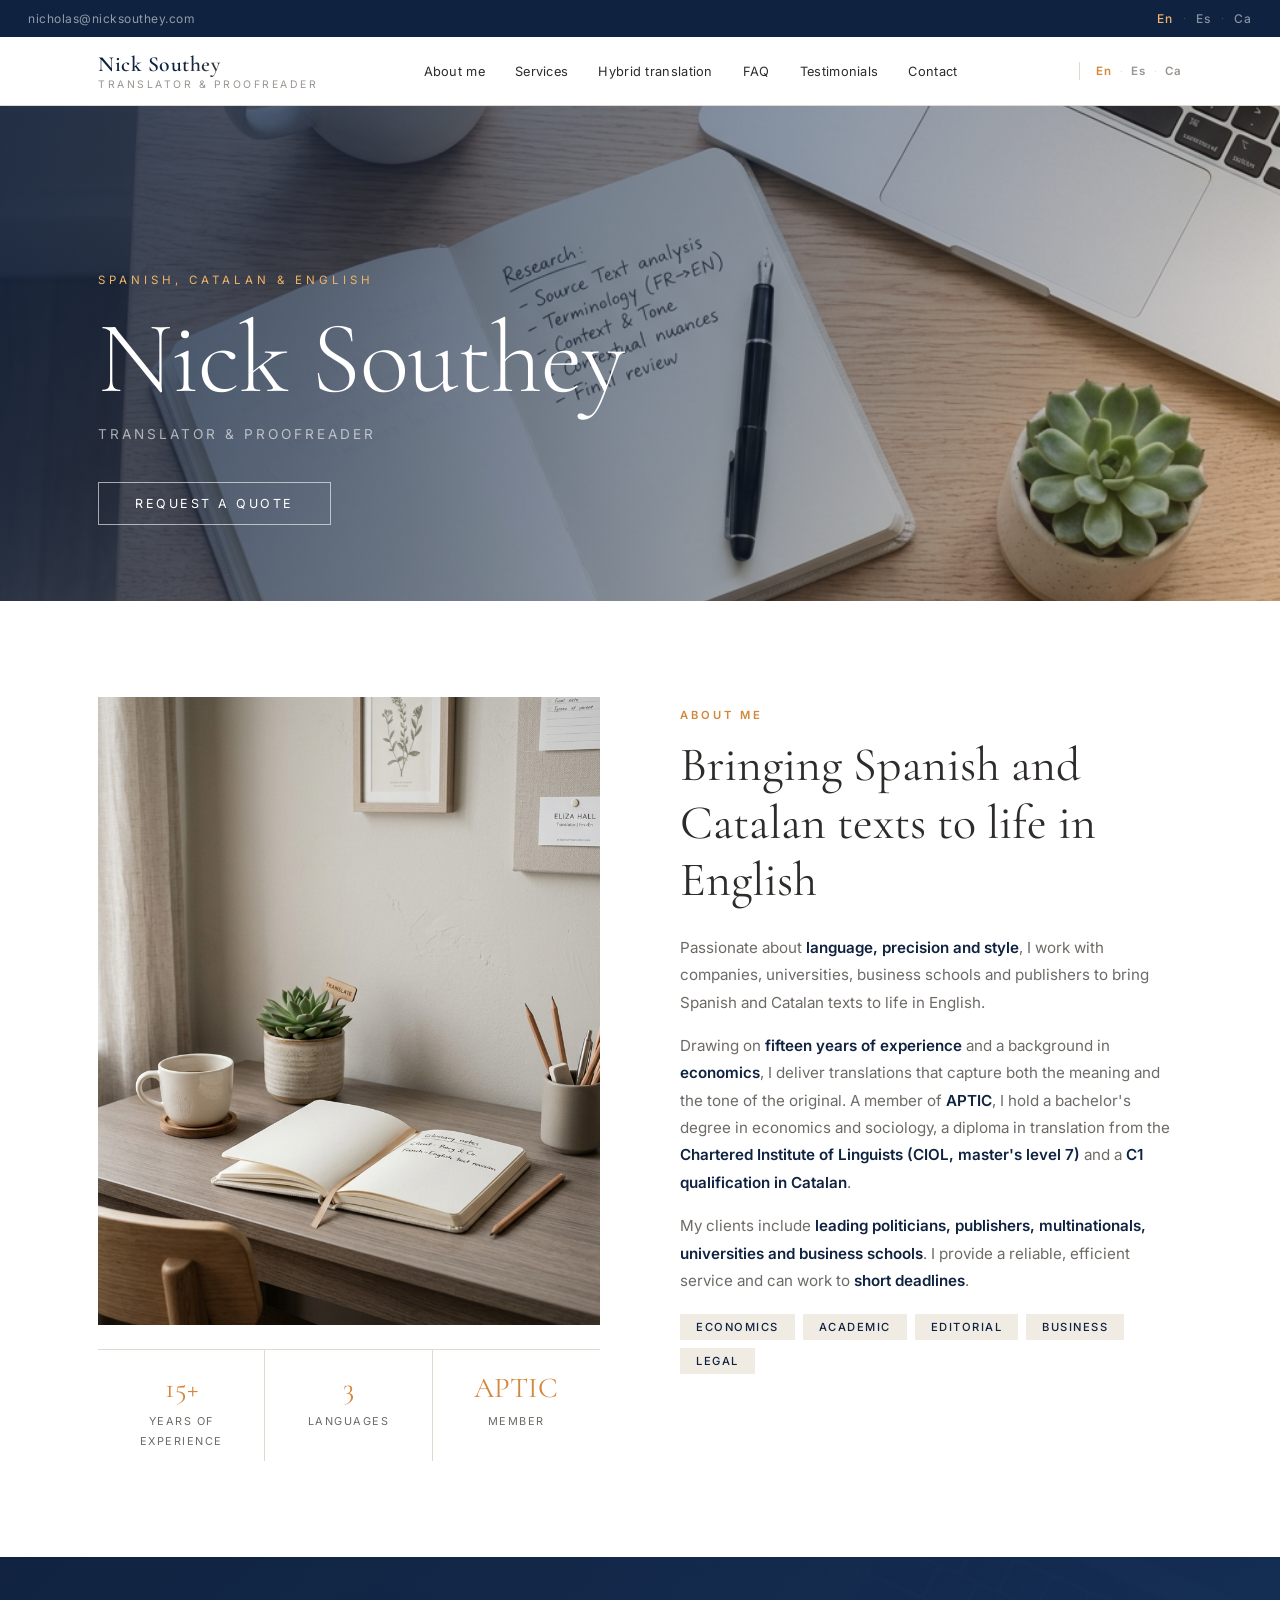
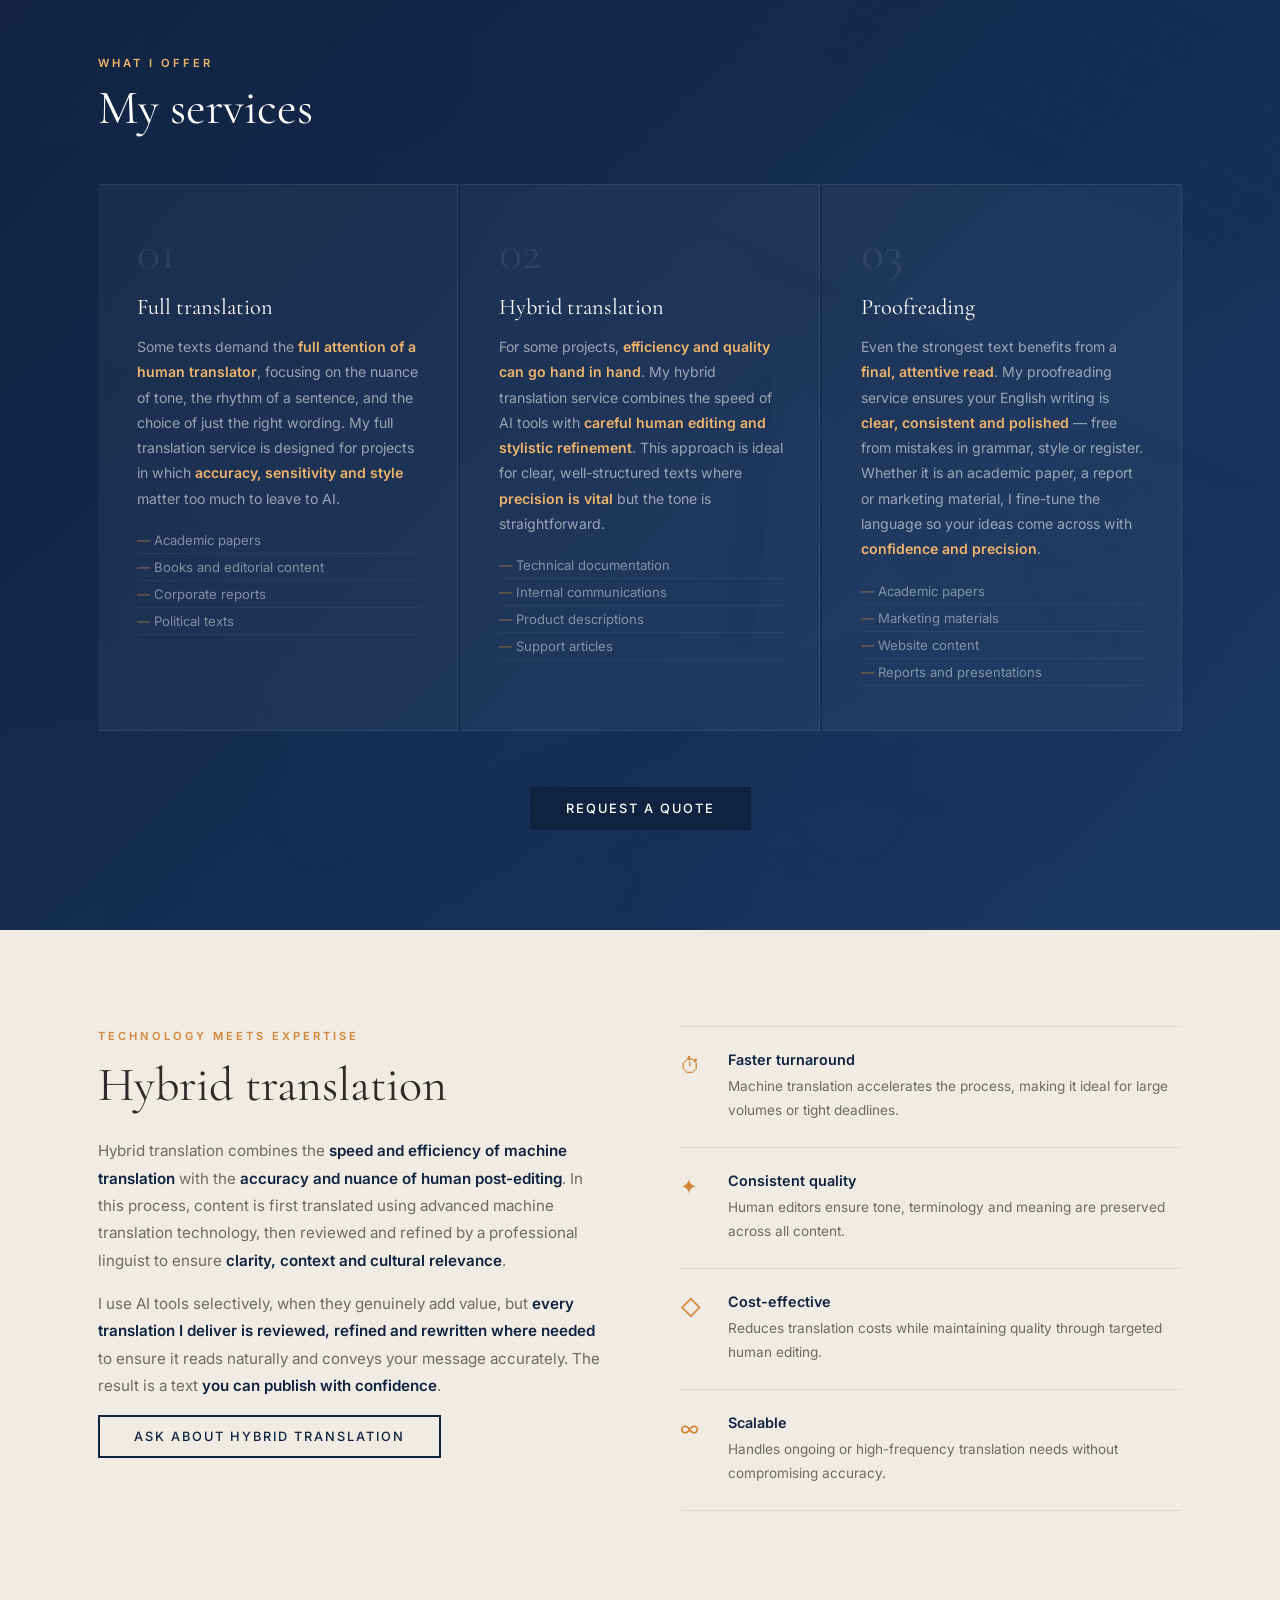
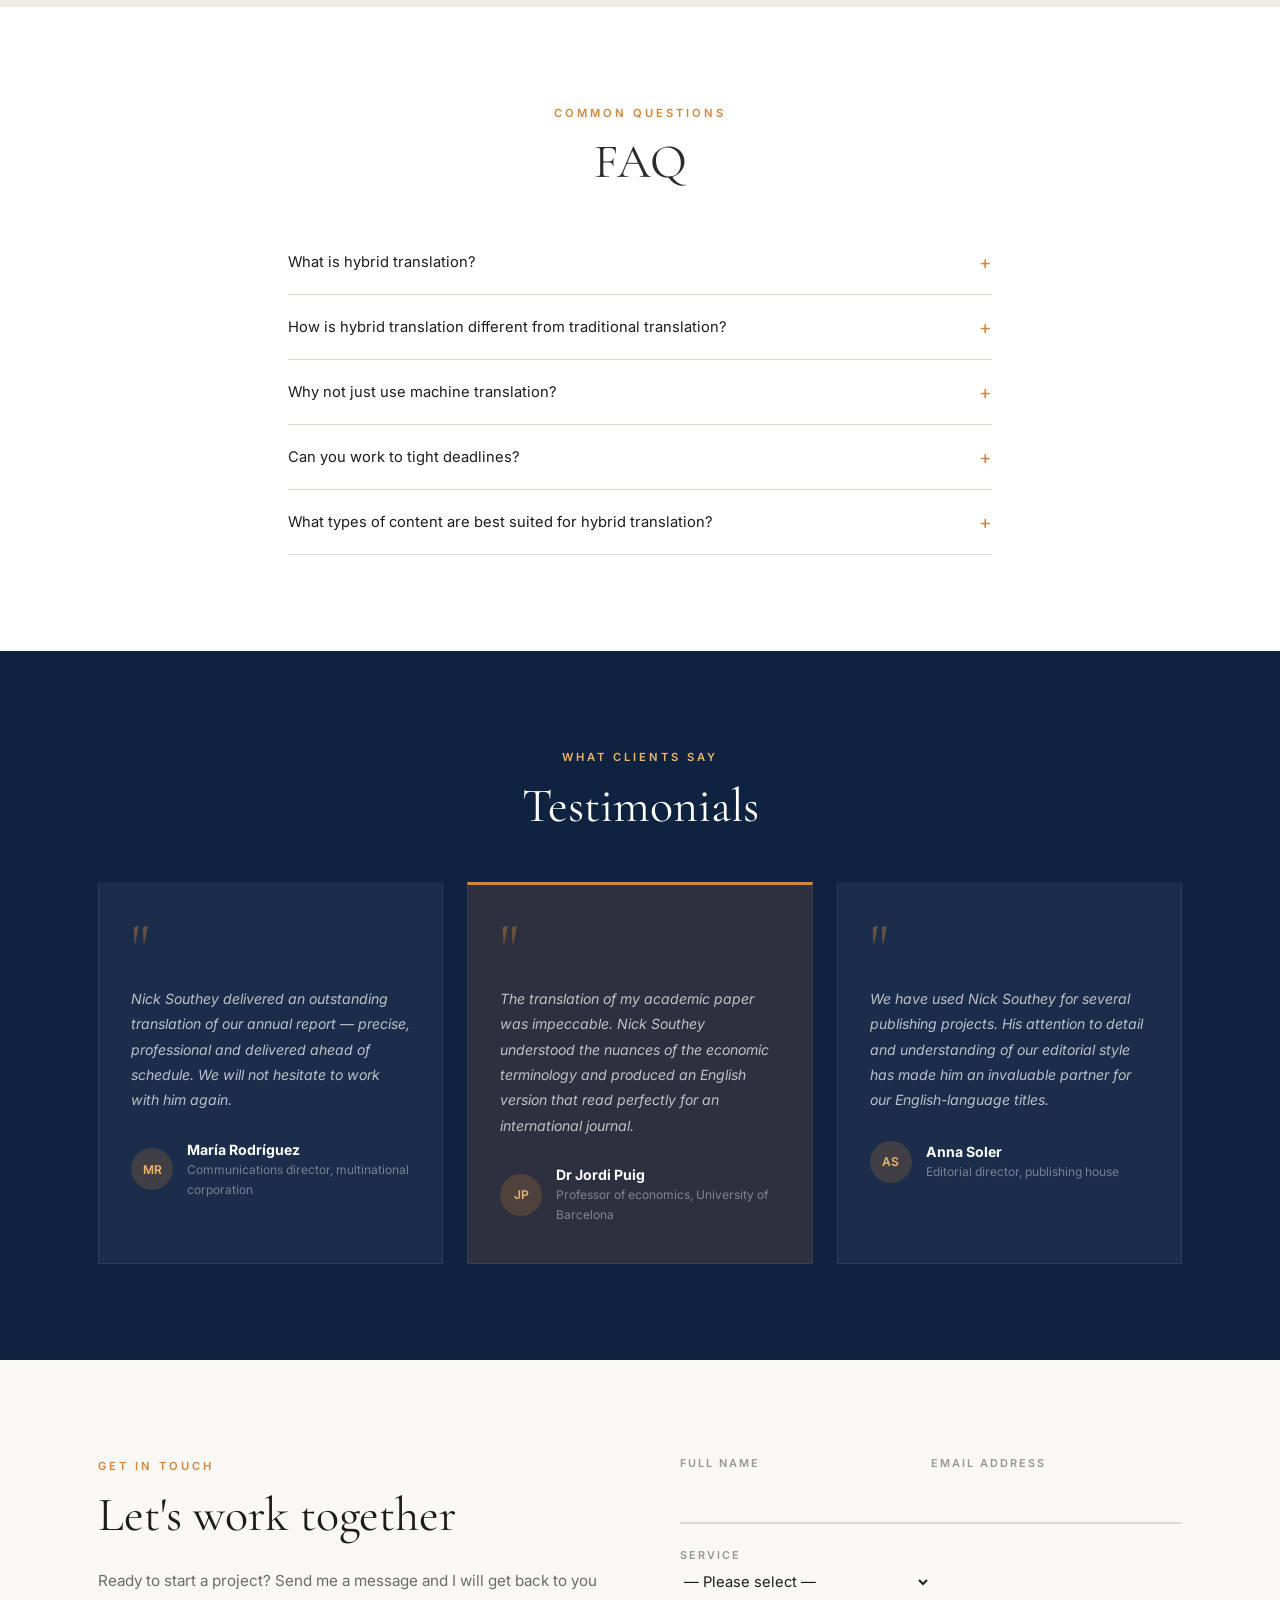
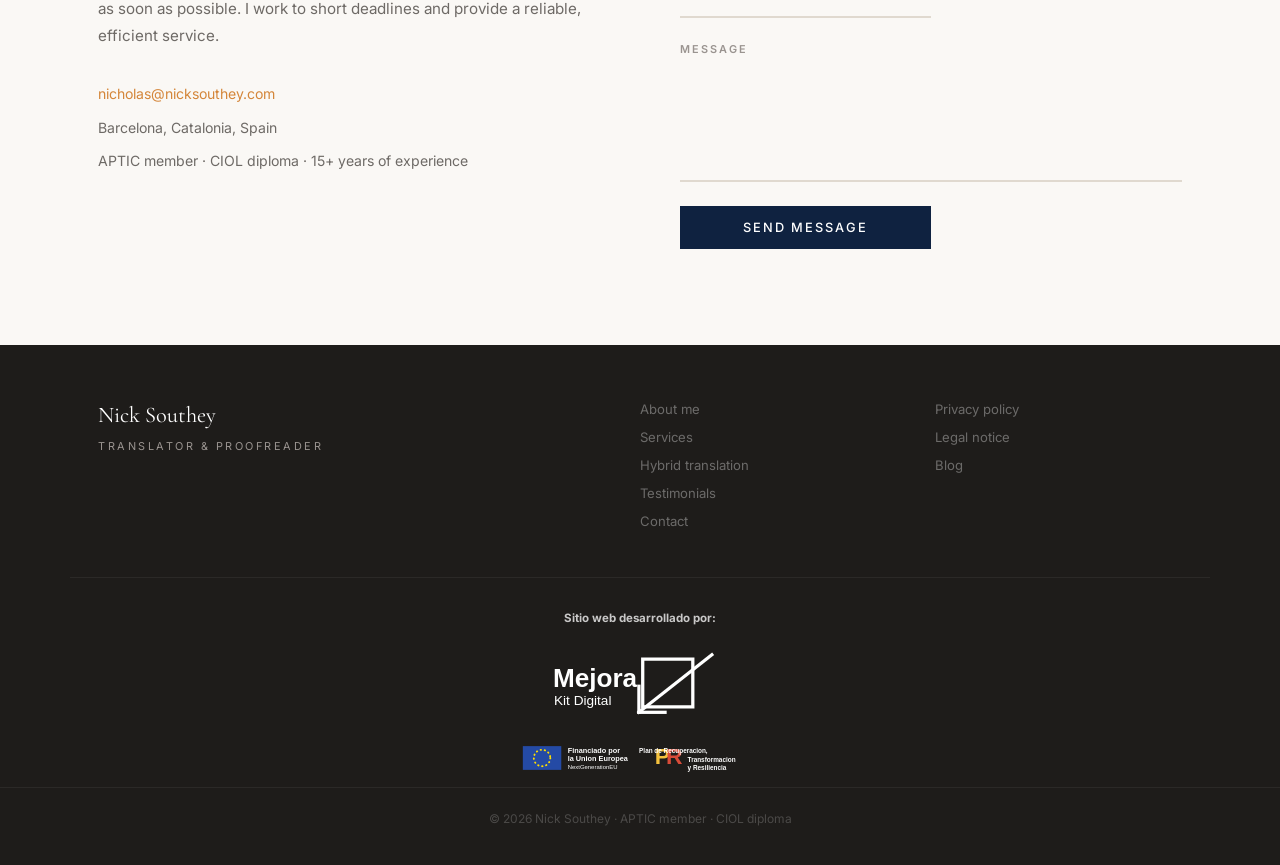
==== commit 81a1f3b2: "Add Kit Digital footer badges" ====
--- a/index.html
+++ b/index.html
@@ -38,7 +38,7 @@
         <li><a href="#hybrid" data-i18n="nav_hybrid">Hybrid translation</a></li>
         <li><a href="#faq" data-i18n="nav_faq">FAQ</a></li>
         <li><a href="#testimonials" data-i18n="nav_testi">Testimonials</a></li>
-        <li><a href="#contact" data-i18n="nav_contact">Contact</a></li>
+        <li><a href="contact.html" data-i18n="nav_contact">Contact</a></li>
       </ul>
       <div class="nav-lang">
         <button onclick="setLang('en')" id="nav-btn-en" class="lang-btn active">En</button>
@@ -62,7 +62,7 @@
     <p class="hero-overline" data-i18n="hero_overline">Spanish, Catalan & English</p>
     <h1 class="hero-name">Nick Southey</h1>
     <p class="hero-role" data-i18n="hero_role">Translator & proofreader</p>
-    <a href="#contact" class="hero-cta" data-i18n="hero_cta">Request a quote</a>
+    <a href="contact.html" class="hero-cta" data-i18n="hero_cta">Request a quote</a>
   </div>
 </section>
 
@@ -139,7 +139,7 @@
       </div>
     </div>
     <div class="services-cta">
-      <a href="#contact" class="btn-warm" data-i18n="serv_cta">Request a quote</a>
+      <a href="contact.html" class="btn-warm" data-i18n="serv_cta">Request a quote</a>
     </div>
   </div>
 </section>
@@ -152,7 +152,7 @@
       <h2 data-i18n="hyb_h2">Hybrid translation</h2>
       <p data-i18n="hyb_p1">Hybrid translation combines the <strong>speed and efficiency of machine translation</strong> with the <strong>accuracy and nuance of human post-editing</strong>. In this process, content is first translated using advanced machine translation technology, then reviewed and refined by a professional linguist to ensure <strong>clarity, context and cultural relevance</strong>.</p>
       <p data-i18n="hyb_p2">I use AI tools selectively, when they genuinely add value, but <strong>every translation I deliver is reviewed, refined and rewritten where needed</strong> to ensure it reads naturally and conveys your message accurately. The result is a text <strong>you can publish with confidence</strong>.</p>
-      <a href="#contact" class="btn-outline-warm" data-i18n="hyb_cta">Ask about hybrid translation</a>
+      <a href="contact.html" class="btn-outline-warm" data-i18n="hyb_cta">Ask about hybrid translation</a>
     </div>
     <div class="hybrid-benefits">
       <div class="benefit">
@@ -332,7 +332,7 @@
       <a href="#services" data-i18n="nav_services">Services</a>
       <a href="#hybrid" data-i18n="nav_hybrid">Hybrid translation</a>
       <a href="#testimonials" data-i18n="nav_testi">Testimonials</a>
-      <a href="#contact" data-i18n="nav_contact">Contact</a>
+      <a href="contact.html" data-i18n="nav_contact">Contact</a>
     </div>
     <div class="footer-legal">
       <a href="#" data-i18n="foot_privacy">Privacy policy</a>
@@ -340,6 +340,13 @@
       <a href="blog.html" data-i18n="foot_blog">Blog</a>
     </div>
   </div>
+  <div class="footer-kit">
+    <div class="container footer-kit-inner">
+      <p>Sitio web desarrollado por:</p>
+      <img src="assets/kit-digital-mejora.svg" alt="Mejora Kit Digital" class="kit-logo">
+      <img src="assets/kit-digital-funding.svg" alt="Financiado por la Union Europea NextGenerationEU y Plan de Recuperacion, Transformacion y Resiliencia" class="kit-funding">
+    </div>
+  </div>
   <div class="footer-copy">
     <div class="container">
       <p>© 2026 Nick Southey · <span data-i18n="foot_member">APTIC member · CIOL diploma</span></p>
--- a/style.css
+++ b/style.css
@@ -327,6 +327,26 @@
 /* =====================
    CONTACT
    ===================== */
+.page-hero {
+  background: var(--cream-dk);
+  border-bottom: 1px solid var(--border);
+  padding: 84px 0 64px;
+}
+.page-hero h1 {
+  color: var(--charcoal);
+  font-size: clamp(2.8rem, 6vw, 5rem);
+  line-height: 1;
+  margin-bottom: 18px;
+}
+.page-hero p:last-child {
+  max-width: 660px;
+  margin-bottom: 0;
+}
+.contact-page-hero {
+  background:
+    linear-gradient(110deg, rgba(250,248,245,.96), rgba(240,236,228,.86)),
+    url("hero.png") center/cover;
+}
 .contact-section { background: var(--cream); }
 .contact-grid { display: grid; grid-template-columns: 1fr 1fr; gap: 80px; align-items: start; }
 .contact-info h2 { color: var(--charcoal); }
@@ -358,6 +378,33 @@
   transition: color .2s, padding-left .2s;
 }
 .footer-nav a:hover, .footer-legal a:hover { color: var(--amber-lt); padding-left: 6px; }
+.footer-kit {
+  padding: 30px 0 8px;
+  border-bottom: 1px solid rgba(255,255,255,.06);
+}
+.footer-kit-inner {
+  display: flex;
+  flex-direction: column;
+  align-items: center;
+  gap: 16px;
+}
+.footer-kit p {
+  color: rgba(255,255,255,.76);
+  font-size: .72rem;
+  font-weight: 700;
+  margin: 0;
+  text-align: center;
+}
+.footer-kit img {
+  width: auto;
+  max-width: 100%;
+}
+.kit-logo {
+  height: 76px;
+}
+.kit-funding {
+  height: 42px;
+}
 .footer-copy { padding: 20px 0; }
 .footer-copy p { font-size: .75rem; color: rgba(255,255,255,.2); text-align: center; }
 
@@ -383,4 +430,6 @@
 @media (max-width: 560px) {
   .hero-name { font-size: 3.2rem; }
   .footer-inner { grid-template-columns: 1fr; }
-}
+  .kit-logo { height: 60px; }
+  .kit-funding { height: 34px; }
+}
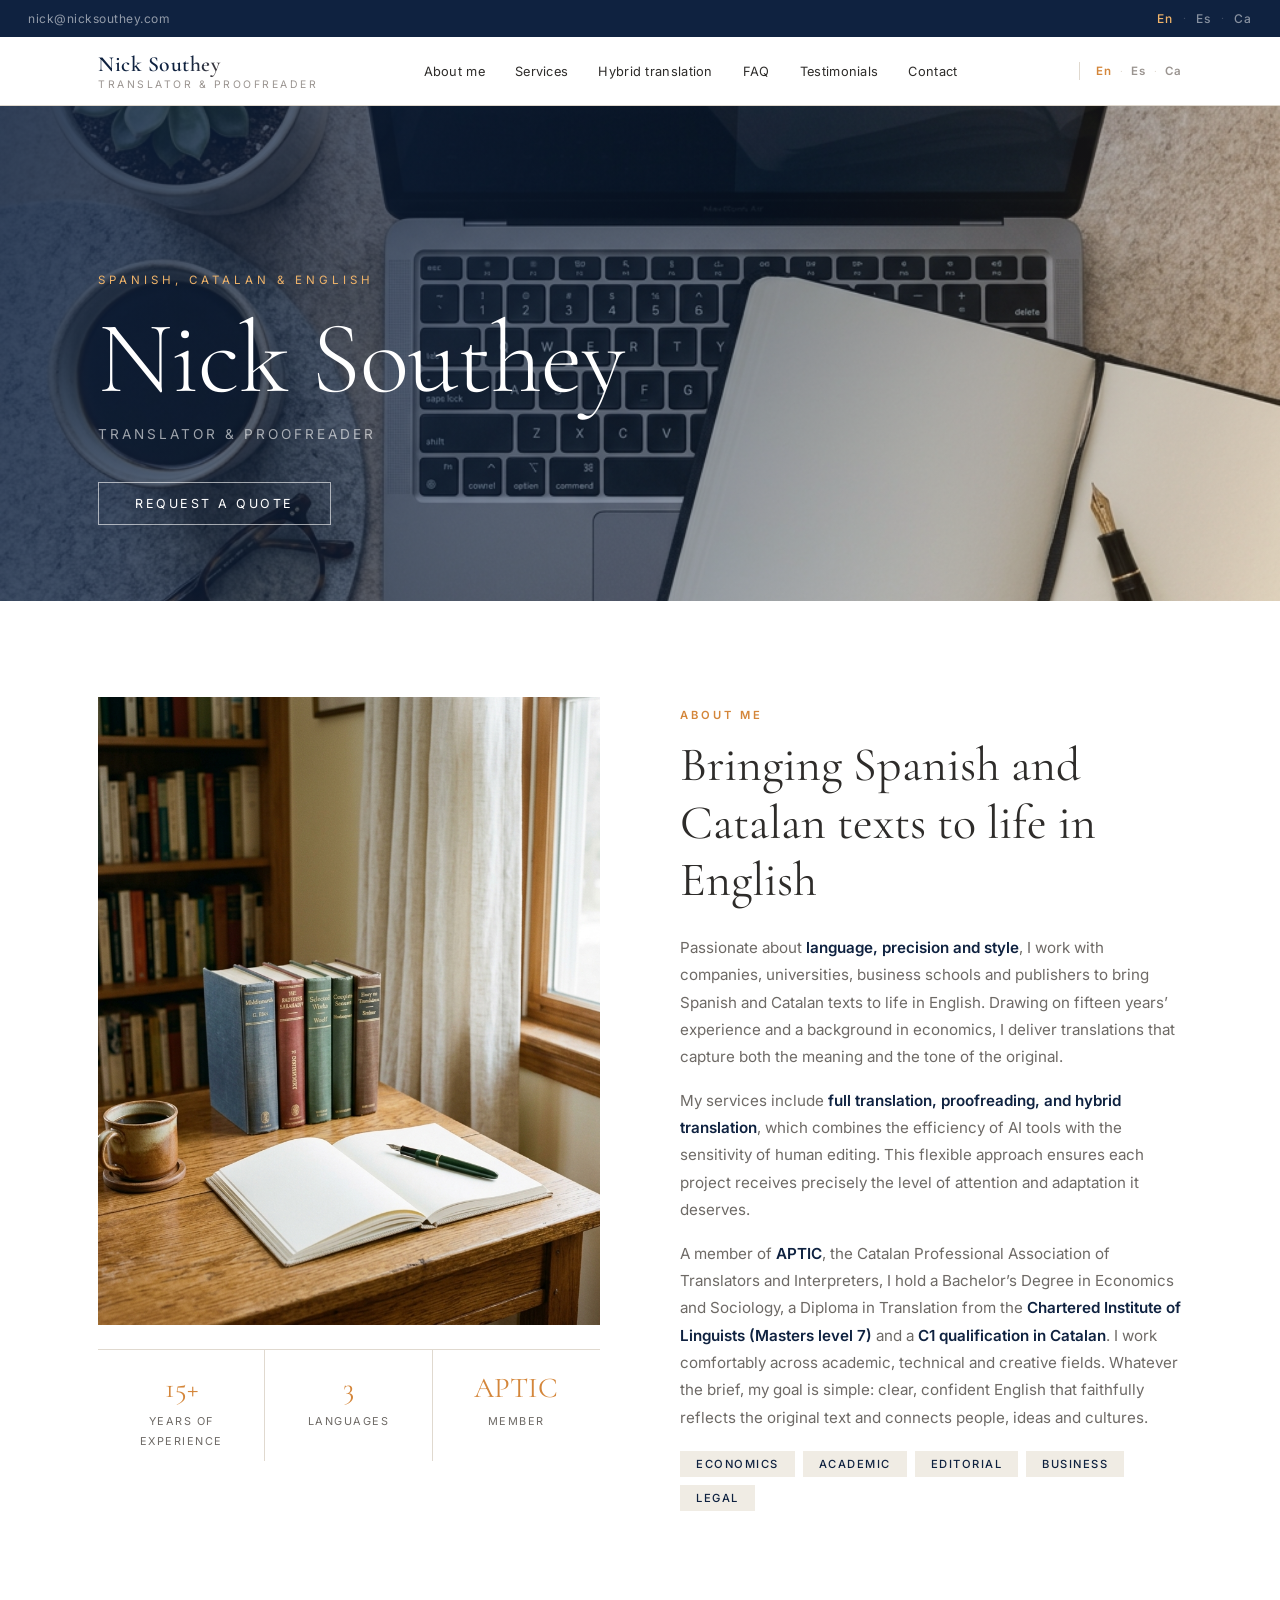
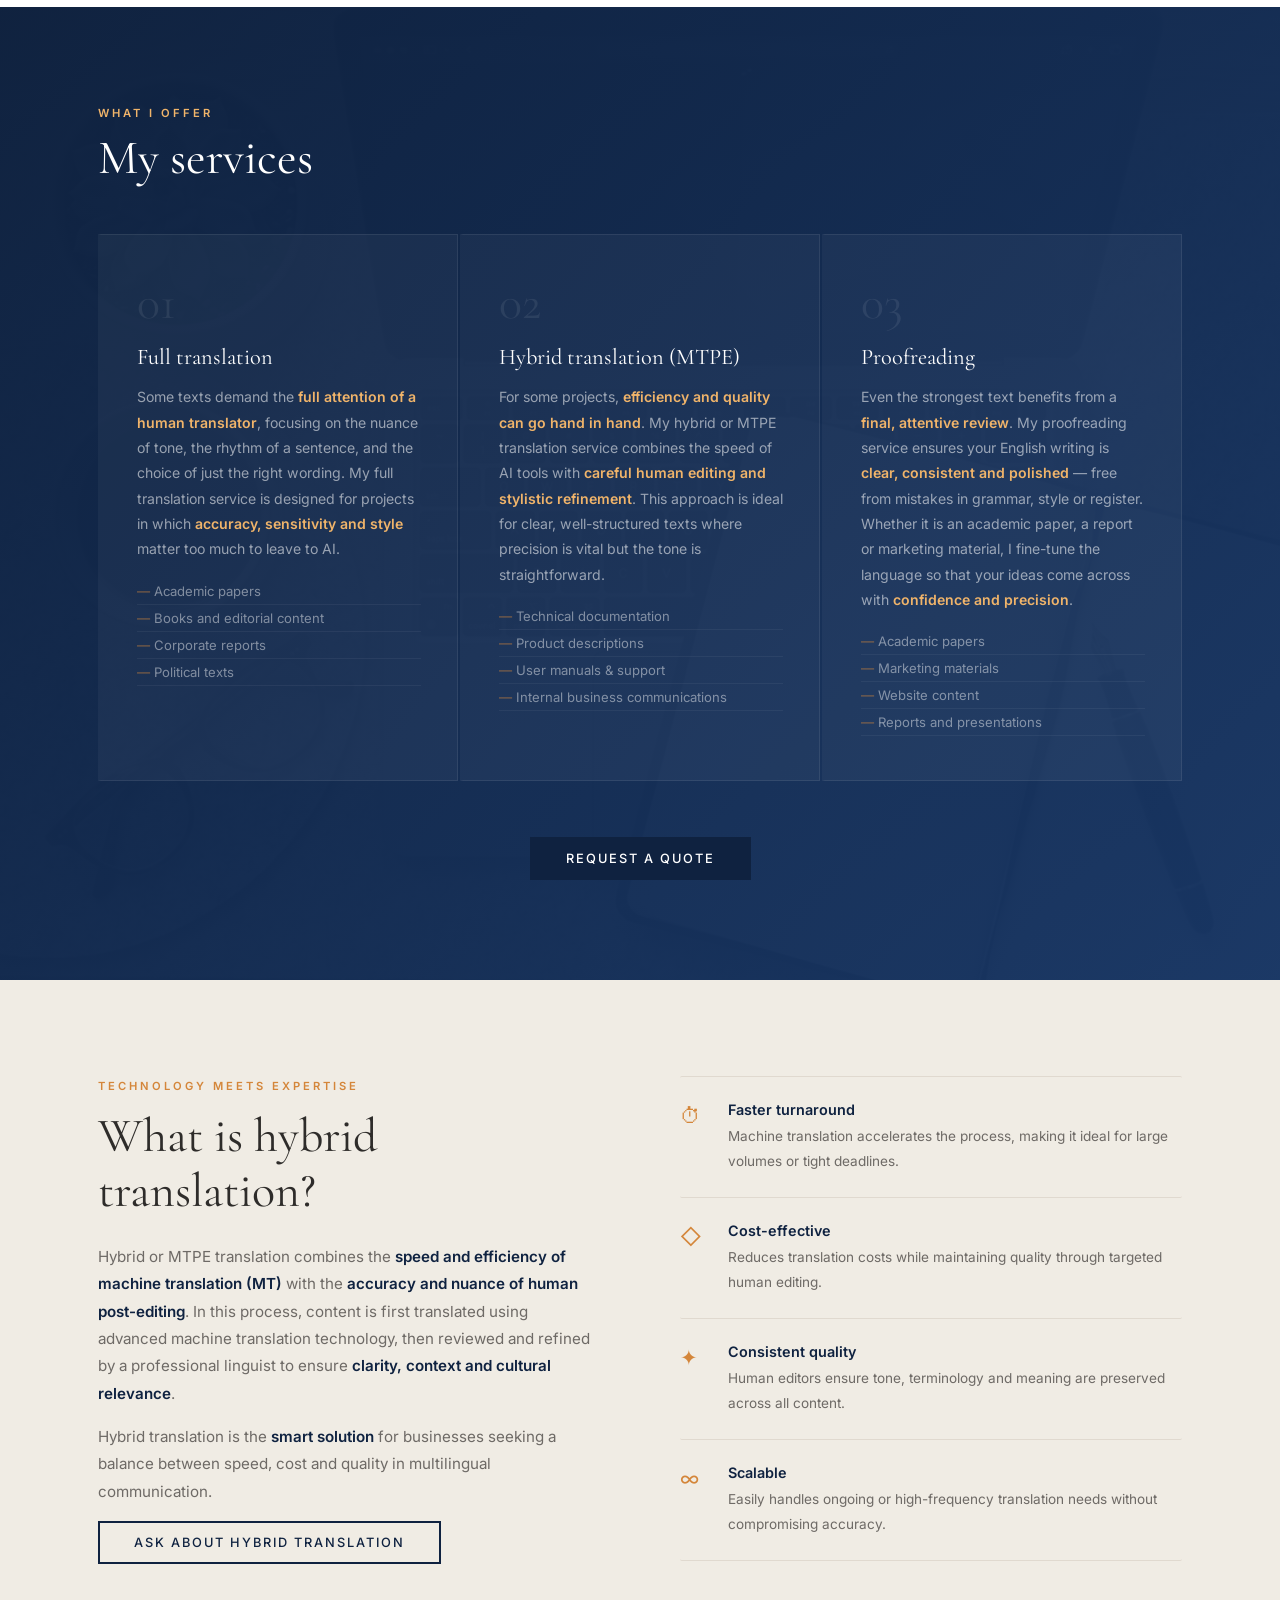
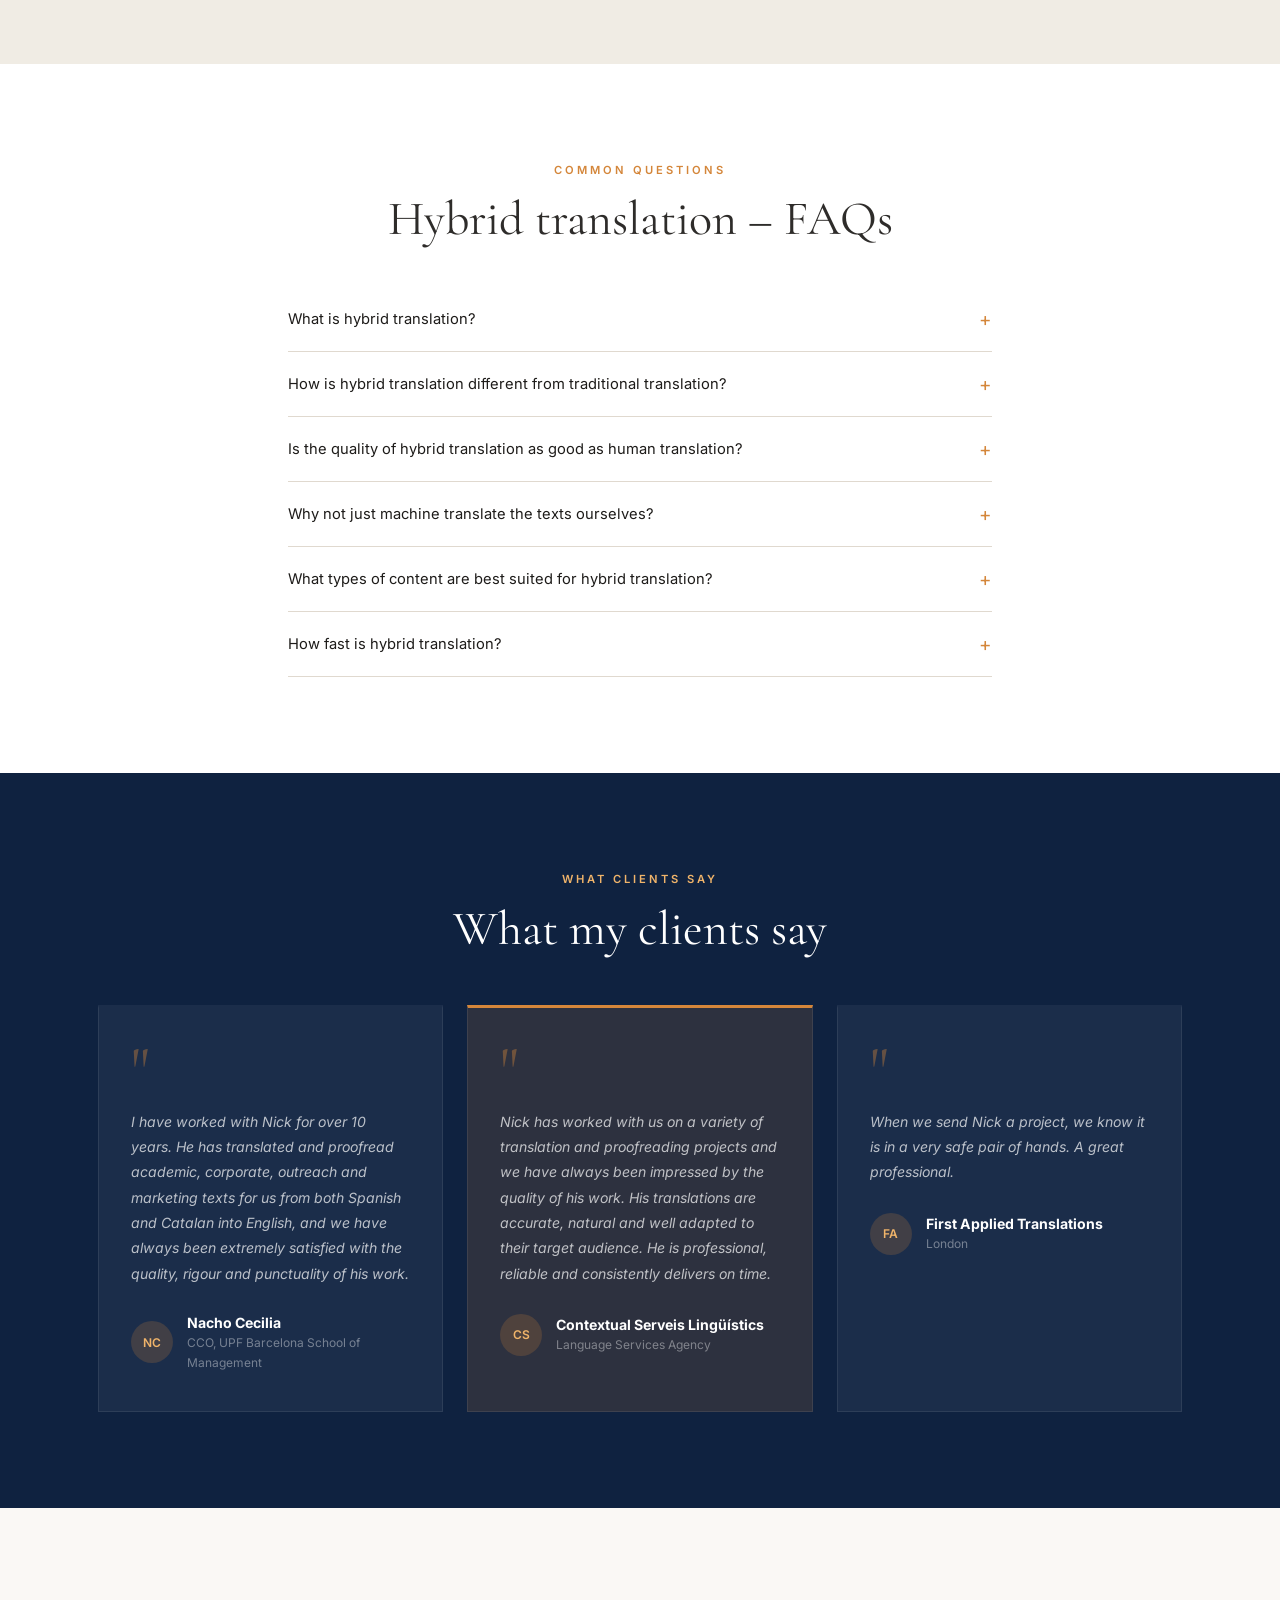
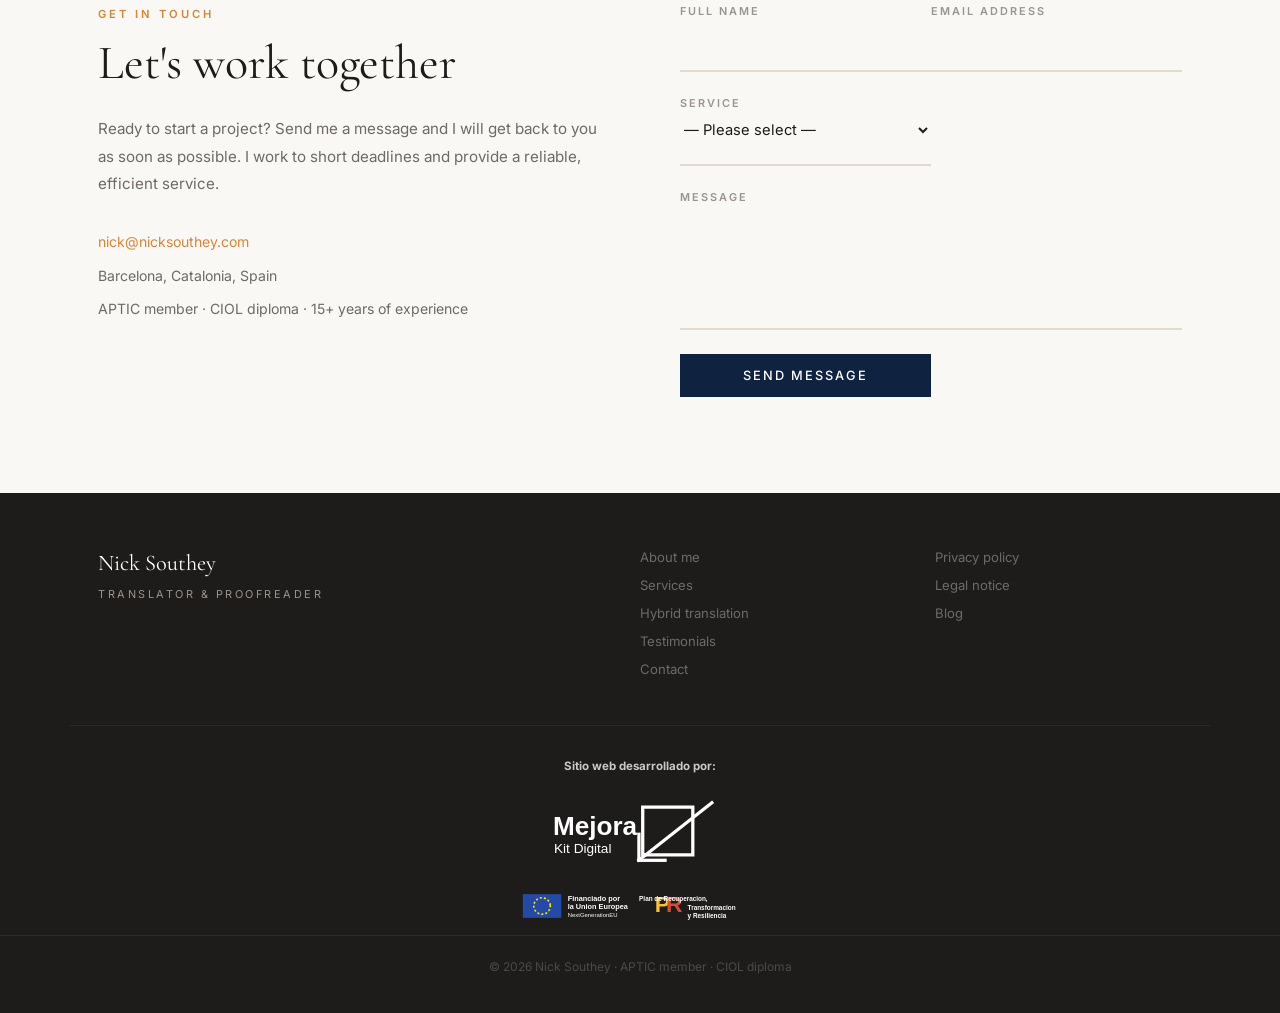
==== commit 142147cf: "Apply client feedback: new images, real testimonials, MTPE, proofreading text fixes, APTIC badges, a" ====
--- a/index.html
+++ b/index.html
@@ -4,7 +4,7 @@
 <meta charset="UTF-8">
 <meta name="viewport" content="width=device-width, initial-scale=1.0">
 <title>Nick Southey — Translator & proofreader</title>
-<meta name="description" content="Freelance translator and proofreader of Spanish and Catalan into English. 15 years of experience in academic, business and editorial translation.">
+<meta name="description" content="Freelance translator and proofreader of Spanish and Catalan into English. 15+ years of experience in academic, business and editorial translation.">
 <link rel="canonical" href="https://nicksouthey.com/">
 <link rel="preconnect" href="https://fonts.googleapis.com">
 <link href="https://fonts.googleapis.com/css2?family=Cormorant+Garamond:ital,wght@0,300;0,400;0,600;1,300;1,400&family=Inter:wght@300;400;500;600&display=swap" rel="stylesheet">
@@ -14,7 +14,7 @@
 
 <!-- TOP BAR -->
 <div class="topbar">
-  <span class="topbar-email"><a href="mailto:nicholas@nicksouthey.com">nicholas@nicksouthey.com</a></span>
+  <span class="topbar-email"><a href="mailto:nick@nicksouthey.com">nick@nicksouthey.com</a></span>
   <div class="lang-switcher">
     <button onclick="setLang('en')" id="btn-en" class="lang-btn active">En</button>
     <span class="lang-sep">·</span>
@@ -72,17 +72,17 @@
     <div class="about-img-col">
       <img src="about.png" alt="Professional workspace" class="about-img">
       <div class="about-credentials">
-        <div class="cred-item"><span class="cred-num">15+</span><span class="cred-label" data-i18n="cred1">Years of experience</span></div>
-        <div class="cred-item"><span class="cred-num">3</span><span class="cred-label" data-i18n="cred2">Languages</span></div>
-        <div class="cred-item"><span class="cred-num">APTIC</span><span class="cred-label" data-i18n="cred3">Member</span></div>
+        <div class="cred-item"><span class="cred-num" data-i18n="cred1_num">15+</span><span class="cred-label" data-i18n="cred1">Years of experience</span></div>
+        <div class="cred-item"><span class="cred-num" data-i18n="cred2_num">3</span><span class="cred-label" data-i18n="cred2">Languages</span></div>
+        <div class="cred-item"><span class="cred-num" data-i18n="cred3_num">APTIC</span><span class="cred-label" data-i18n="cred3">Member</span></div>
       </div>
     </div>
     <div class="about-text-col">
       <p class="section-label" data-i18n="about_label">About me</p>
       <h2 data-i18n="about_h2">Bringing Spanish and Catalan texts to life in English</h2>
-      <p data-i18n="about_p1">Passionate about <strong>language, precision and style</strong>, I work with companies, universities, business schools and publishers to bring Spanish and Catalan texts to life in English.</p>
-      <p data-i18n="about_p2">Drawing on <strong>fifteen years of experience</strong> and a background in <strong>economics</strong>, I deliver translations that capture both the meaning and the tone of the original. A member of <strong>APTIC</strong>, I hold a bachelor's degree in economics and sociology, a diploma in translation from the <strong>Chartered Institute of Linguists (CIOL, master's level 7)</strong> and a <strong>C1 qualification in Catalan</strong>.</p>
-      <p data-i18n="about_p3">My clients include <strong>leading politicians, publishers, multinationals, universities and business schools</strong>. I provide a reliable, efficient service and can work to <strong>short deadlines</strong>.</p>
+      <p data-i18n="about_p1">Passionate about <strong>language, precision and style</strong>, I work with companies, universities, business schools and publishers to bring Spanish and Catalan texts to life in English. Drawing on fifteen years’ experience and a background in economics, I deliver translations that capture both the meaning and the tone of the original.</p>
+      <p data-i18n="about_p2">My services include <strong>full translation, proofreading, and hybrid translation</strong>, which combines the efficiency of AI tools with the sensitivity of human editing. This flexible approach ensures each project receives precisely the level of attention and adaptation it deserves.</p>
+      <p data-i18n="about_p3">A member of <strong>APTIC</strong>, the Catalan Professional Association of Translators and Interpreters, I hold a Bachelor’s Degree in Economics and Sociology, a Diploma in Translation from the <strong>Chartered Institute of Linguists (Masters level 7)</strong> and a <strong>C1 qualification in Catalan</strong>. I work comfortably across academic, technical and creative fields. Whatever the brief, my goal is simple: clear, confident English that faithfully reflects the original text and connects people, ideas and cultures.</p>
       <div class="about-tags">
         <span class="tag" data-i18n="tag1">Economics</span>
         <span class="tag" data-i18n="tag2">Academic</span>
@@ -117,19 +117,19 @@
       </div>
       <div class="service-card">
         <div class="service-number">02</div>
-        <h3 data-i18n="s2_title">Hybrid translation</h3>
-        <p data-i18n="s2_desc">For some projects, <strong>efficiency and quality can go hand in hand</strong>. My hybrid translation service combines the speed of AI tools with <strong>careful human editing and stylistic refinement</strong>. This approach is ideal for clear, well-structured texts where <strong>precision is vital</strong> but the tone is straightforward.</p>
+        <h3 data-i18n="s2_title">Hybrid translation (MTPE)</h3>
+        <p data-i18n="s2_desc">For some projects, <strong>efficiency and quality can go hand in hand</strong>. My hybrid or MTPE translation service combines the speed of AI tools with <strong>careful human editing and stylistic refinement</strong>. This approach is ideal for clear, well-structured texts where precision is vital but the tone is straightforward.</p>
         <ul>
           <li data-i18n="s2_l1">Technical documentation</li>
-          <li data-i18n="s2_l2">Internal communications</li>
-          <li data-i18n="s2_l3">Product descriptions</li>
-          <li data-i18n="s2_l4">Support articles</li>
+          <li data-i18n="s2_l2">Product descriptions</li>
+          <li data-i18n="s2_l3">User manuals & support</li>
+          <li data-i18n="s2_l4">Internal business communications</li>
         </ul>
       </div>
       <div class="service-card">
         <div class="service-number">03</div>
         <h3 data-i18n="s3_title">Proofreading</h3>
-        <p data-i18n="s3_desc">Even the strongest text benefits from a <strong>final, attentive read</strong>. My proofreading service ensures your English writing is <strong>clear, consistent and polished</strong> — free from mistakes in grammar, style or register. Whether it is an academic paper, a report or marketing material, I fine-tune the language so your ideas come across with <strong>confidence and precision</strong>.</p>
+        <p data-i18n="s3_desc">Even the strongest text benefits from a <strong>final, attentive review</strong>. My proofreading service ensures your English writing is <strong>clear, consistent and polished</strong> — free from mistakes in grammar, style or register. Whether it is an academic paper, a report or marketing material, I fine-tune the language so that your ideas come across with <strong>confidence and precision</strong>.</p>
         <ul>
           <li data-i18n="s3_l1">Academic papers</li>
           <li data-i18n="s3_l2">Marketing materials</li>
@@ -149,9 +149,9 @@
   <div class="container hybrid-grid">
     <div class="hybrid-text">
       <p class="section-label" data-i18n="hyb_label">Technology meets expertise</p>
-      <h2 data-i18n="hyb_h2">Hybrid translation</h2>
-      <p data-i18n="hyb_p1">Hybrid translation combines the <strong>speed and efficiency of machine translation</strong> with the <strong>accuracy and nuance of human post-editing</strong>. In this process, content is first translated using advanced machine translation technology, then reviewed and refined by a professional linguist to ensure <strong>clarity, context and cultural relevance</strong>.</p>
-      <p data-i18n="hyb_p2">I use AI tools selectively, when they genuinely add value, but <strong>every translation I deliver is reviewed, refined and rewritten where needed</strong> to ensure it reads naturally and conveys your message accurately. The result is a text <strong>you can publish with confidence</strong>.</p>
+      <h2 data-i18n="hyb_h2">What is hybrid translation?</h2>
+      <p data-i18n="hyb_p1">Hybrid or MTPE translation combines the <strong>speed and efficiency of machine translation (MT)</strong> with the <strong>accuracy and nuance of human post-editing</strong>. In this process, content is first translated using advanced machine translation technology, then reviewed and refined by a professional linguist to ensure <strong>clarity, context and cultural relevance</strong>.</p>
+      <p data-i18n="hyb_p2">Hybrid translation is the <strong>smart solution</strong> for businesses seeking a balance between speed, cost and quality in multilingual communication.</p>
       <a href="contact.html" class="btn-outline-warm" data-i18n="hyb_cta">Ask about hybrid translation</a>
     </div>
     <div class="hybrid-benefits">
@@ -163,24 +163,24 @@
         </div>
       </div>
       <div class="benefit">
+        <span class="benefit-icon">◇</span>
+        <div>
+          <h4 data-i18n="b2_t">Cost-effective</h4>
+          <p data-i18n="b2_p">Reduces translation costs while maintaining quality through targeted human editing.</p>
+        </div>
+      </div>
+      <div class="benefit">
         <span class="benefit-icon">✦</span>
         <div>
-          <h4 data-i18n="b2_t">Consistent quality</h4>
-          <p data-i18n="b2_p">Human editors ensure tone, terminology and meaning are preserved across all content.</p>
-        </div>
-      </div>
-      <div class="benefit">
-        <span class="benefit-icon">◇</span>
-        <div>
-          <h4 data-i18n="b3_t">Cost-effective</h4>
-          <p data-i18n="b3_p">Reduces translation costs while maintaining quality through targeted human editing.</p>
+          <h4 data-i18n="b3_t">Consistent quality</h4>
+          <p data-i18n="b3_p">Human editors ensure tone, terminology and meaning are preserved across all content.</p>
         </div>
       </div>
       <div class="benefit">
         <span class="benefit-icon">∞</span>
         <div>
           <h4 data-i18n="b4_t">Scalable</h4>
-          <p data-i18n="b4_p">Handles ongoing or high-frequency translation needs without compromising accuracy.</p>
+          <p data-i18n="b4_p">Easily handles ongoing or high-frequency translation needs without compromising accuracy.</p>
         </div>
       </div>
     </div>
@@ -191,14 +191,14 @@
 <section class="faq-section section" id="faq">
   <div class="container faq-wrap">
     <p class="section-label center" data-i18n="faq_label">Common questions</p>
-    <h2 class="center" data-i18n="faq_h2">FAQ</h2>
+    <h2 class="center" data-i18n="faq_h2">Hybrid translation – FAQs</h2>
     <div class="faq-list">
       <div class="faq-item">
         <button class="faq-q" onclick="toggleFaq(this)">
           <span data-i18n="faq1_q">What is hybrid translation?</span><span class="faq-icon">+</span>
         </button>
         <div class="faq-a">
-          <p data-i18n="faq1_a">Hybrid translation is a <strong>two-step process</strong> where machine translation generates a first draft, which is then <strong>reviewed and refined by a professional human translator</strong>. This approach combines the efficiency of automation with the precision of human language expertise.</p>
+          <p data-i18n="faq1_a">Hybrid or MTPE translation is a two-step process where machine translation generates a first draft of the content, which is then reviewed and refined by a professional human translator. This approach combines the efficiency of automation with the precision of human language expertise.</p>
         </div>
       </div>
       <div class="faq-item">
@@ -211,18 +211,18 @@
       </div>
       <div class="faq-item">
         <button class="faq-q" onclick="toggleFaq(this)">
-          <span data-i18n="faq3_q">Why not just use machine translation?</span><span class="faq-icon">+</span>
-        </button>
-        <div class="faq-a">
-          <p data-i18n="faq3_a">Machine translation still struggles with <strong>tone, nuance and context</strong> — especially in academic or editorial writing. I use AI tools selectively, when they genuinely add value, but <strong>every translation I deliver is reviewed, refined and rewritten where needed</strong>.</p>
-        </div>
-      </div>
-      <div class="faq-item">
-        <button class="faq-q" onclick="toggleFaq(this)">
-          <span data-i18n="faq4_q">Can you work to tight deadlines?</span><span class="faq-icon">+</span>
-        </button>
-        <div class="faq-a">
-          <p data-i18n="faq4_a">Yes. I provide a reliable, efficient service and can work to short deadlines. Please mention your deadline when requesting a quote so I can confirm availability.</p>
+          <span data-i18n="faq3_q">Is the quality of hybrid translation as good as human translation?</span><span class="faq-icon">+</span>
+        </button>
+        <div class="faq-a">
+          <p data-i18n="faq3_a">Yes, when implemented properly. Human post-editors correct and refine the machine translation to meet quality standards, referring to the original text at all times, making it suitable for most business and professional uses. For highly creative or sensitive content, full human translation may still be recommended.</p>
+        </div>
+      </div>
+      <div class="faq-item">
+        <button class="faq-q" onclick="toggleFaq(this)">
+          <span data-i18n="faq4_q">Why not just machine translate the texts ourselves?</span><span class="faq-icon">+</span>
+        </button>
+        <div class="faq-a">
+          <p data-i18n="faq4_a">Machine translation has come a long way, but it still struggles with tone, nuance and context — especially in academic or editorial writing. We cannot depend on an automatic translation without a thorough post-editing process. This requires the post-editor to have an excellent command of both the source and target language, as well as access to the original text to ensure it is faithfully rendered in translation. I use AI tools selectively, when they genuinely add value, but every translation I deliver is reviewed, refined and rewritten where needed to ensure it reads naturally and conveys your message accurately. The result is a text you can publish with confidence.</p>
         </div>
       </div>
       <div class="faq-item">
@@ -231,6 +231,14 @@
         </button>
         <div class="faq-a">
           <p data-i18n="faq5_a">Hybrid translation works well for technical documentation, product descriptions, user manuals, support articles, e-commerce content and internal business communications.</p>
+        </div>
+      </div>
+      <div class="faq-item">
+        <button class="faq-q" onclick="toggleFaq(this)">
+          <span data-i18n="faq6_q">How fast is hybrid translation?</span><span class="faq-icon">+</span>
+        </button>
+        <div class="faq-a">
+          <p data-i18n="faq6_a">Because machine translation handles the initial draft instantly, and human editors focus solely on refining the text, hybrid translation is significantly faster than traditional workflows, making it perfect for high-volume or time-sensitive projects.</p>
         </div>
       </div>
     </div>
@@ -241,38 +249,38 @@
 <section class="testi-section section" id="testimonials">
   <div class="container">
     <p class="section-label center" data-i18n="testi_label">What clients say</p>
-    <h2 class="center" data-i18n="testi_h2">Testimonials</h2>
+    <h2 class="center" data-i18n="testi_h2">What my clients say</h2>
     <div class="testi-grid">
       <div class="testi-card">
         <p class="testi-quote">"</p>
-        <p class="testi-text" data-i18n="t1_text">Nick Southey delivered an outstanding translation of our annual report — precise, professional and delivered ahead of schedule. We will not hesitate to work with him again.</p>
+        <p class="testi-text" data-i18n="t1_text">I have worked with Nick for over 10 years. He has translated and proofread academic, corporate, outreach and marketing texts for us from both Spanish and Catalan into English, and we have always been extremely satisfied with the quality, rigour and punctuality of his work.</p>
         <div class="testi-author">
-          <div class="testi-initials">MR</div>
+          <div class="testi-initials">NC</div>
           <div>
-            <strong data-i18n="t1_name">María Rodríguez</strong>
-            <span data-i18n="t1_role">Communications director, multinational corporation</span>
+            <strong data-i18n="t1_name">Nacho Cecilia</strong>
+            <span data-i18n="t1_role">CCO, UPF Barcelona School of Management</span>
           </div>
         </div>
       </div>
       <div class="testi-card testi-featured">
         <p class="testi-quote">"</p>
-        <p class="testi-text" data-i18n="t2_text">The translation of my academic paper was impeccable. Nick Southey understood the nuances of the economic terminology and produced an English version that read perfectly for an international journal.</p>
+        <p class="testi-text" data-i18n="t2_text">Nick has worked with us on a variety of translation and proofreading projects and we have always been impressed by the quality of his work. His translations are accurate, natural and well adapted to their target audience. He is professional, reliable and consistently delivers on time.</p>
         <div class="testi-author">
-          <div class="testi-initials">JP</div>
+          <div class="testi-initials">CS</div>
           <div>
-            <strong data-i18n="t2_name">Dr Jordi Puig</strong>
-            <span data-i18n="t2_role">Professor of economics, University of Barcelona</span>
+            <strong data-i18n="t2_name">Contextual Serveis Lingüístics</strong>
+            <span data-i18n="t2_role">Language Services Agency</span>
           </div>
         </div>
       </div>
       <div class="testi-card">
         <p class="testi-quote">"</p>
-        <p class="testi-text" data-i18n="t3_text">We have used Nick Southey for several publishing projects. His attention to detail and understanding of our editorial style has made him an invaluable partner for our English-language titles.</p>
+        <p class="testi-text" data-i18n="t3_text">When we send Nick a project, we know it is in a very safe pair of hands. A great professional.</p>
         <div class="testi-author">
-          <div class="testi-initials">AS</div>
+          <div class="testi-initials">FA</div>
           <div>
-            <strong data-i18n="t3_name">Anna Soler</strong>
-            <span data-i18n="t3_role">Editorial director, publishing house</span>
+            <strong data-i18n="t3_name">First Applied Translations</strong>
+            <span data-i18n="t3_role">London</span>
           </div>
         </div>
       </div>
@@ -288,7 +296,7 @@
       <h2 data-i18n="contact_h2">Let's work together</h2>
       <p data-i18n="contact_p">Ready to start a project? Send me a message and I will get back to you as soon as possible. I work to short deadlines and provide a reliable, efficient service.</p>
       <div class="contact-details">
-        <p><a href="mailto:nicholas@nicksouthey.com">nicholas@nicksouthey.com</a></p>
+        <p><a href="mailto:nick@nicksouthey.com">nick@nicksouthey.com</a></p>
         <p data-i18n="contact_loc">Barcelona, Catalonia, Spain</p>
         <p data-i18n="contact_cred">APTIC member · CIOL diploma · 15+ years of experience</p>
       </div>
@@ -307,7 +315,7 @@
         <select id="cs">
           <option value="" data-i18n="form_opt">— Please select —</option>
           <option value="full" data-i18n="s1_title">Full translation</option>
-          <option value="hybrid" data-i18n="s2_title">Hybrid translation</option>
+          <option value="hybrid" data-i18n="s2_title">Hybrid translation (MTPE)</option>
           <option value="proof" data-i18n="s3_title">Proofreading</option>
         </select>
       </div>
